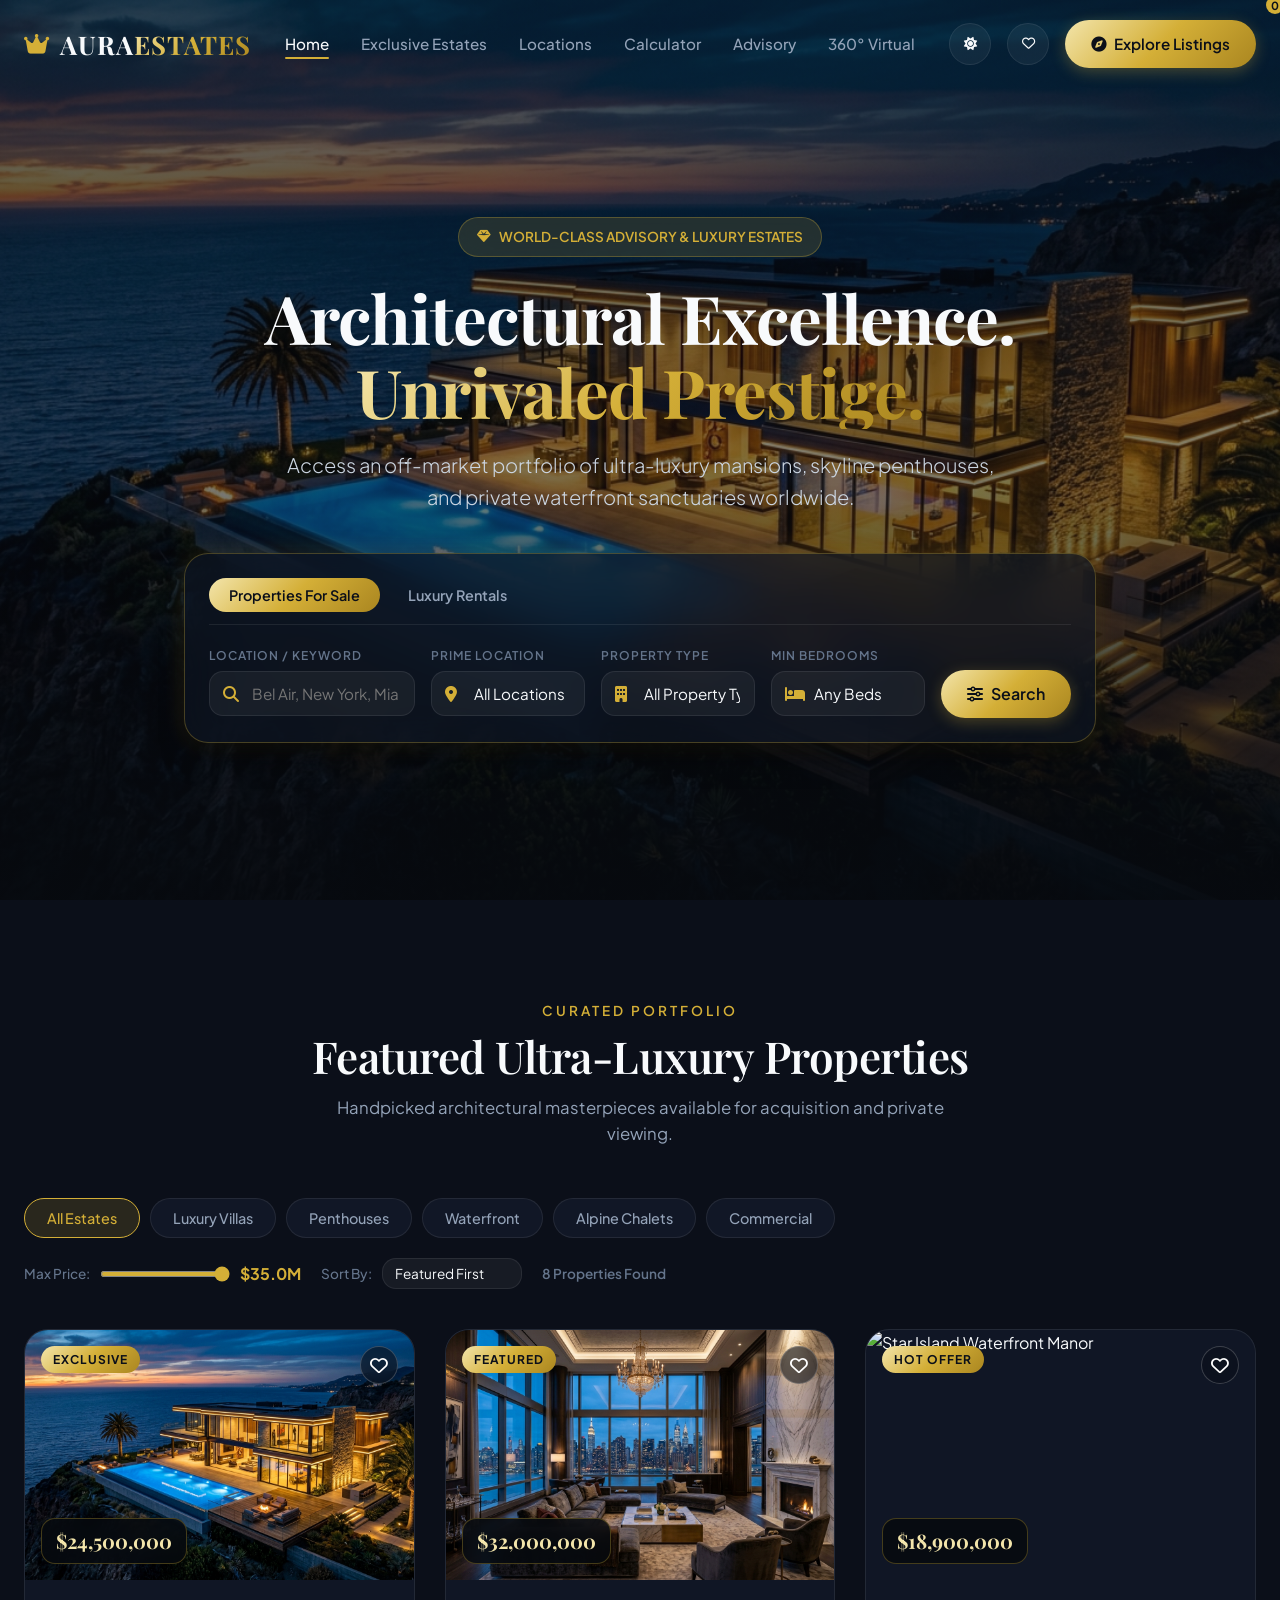
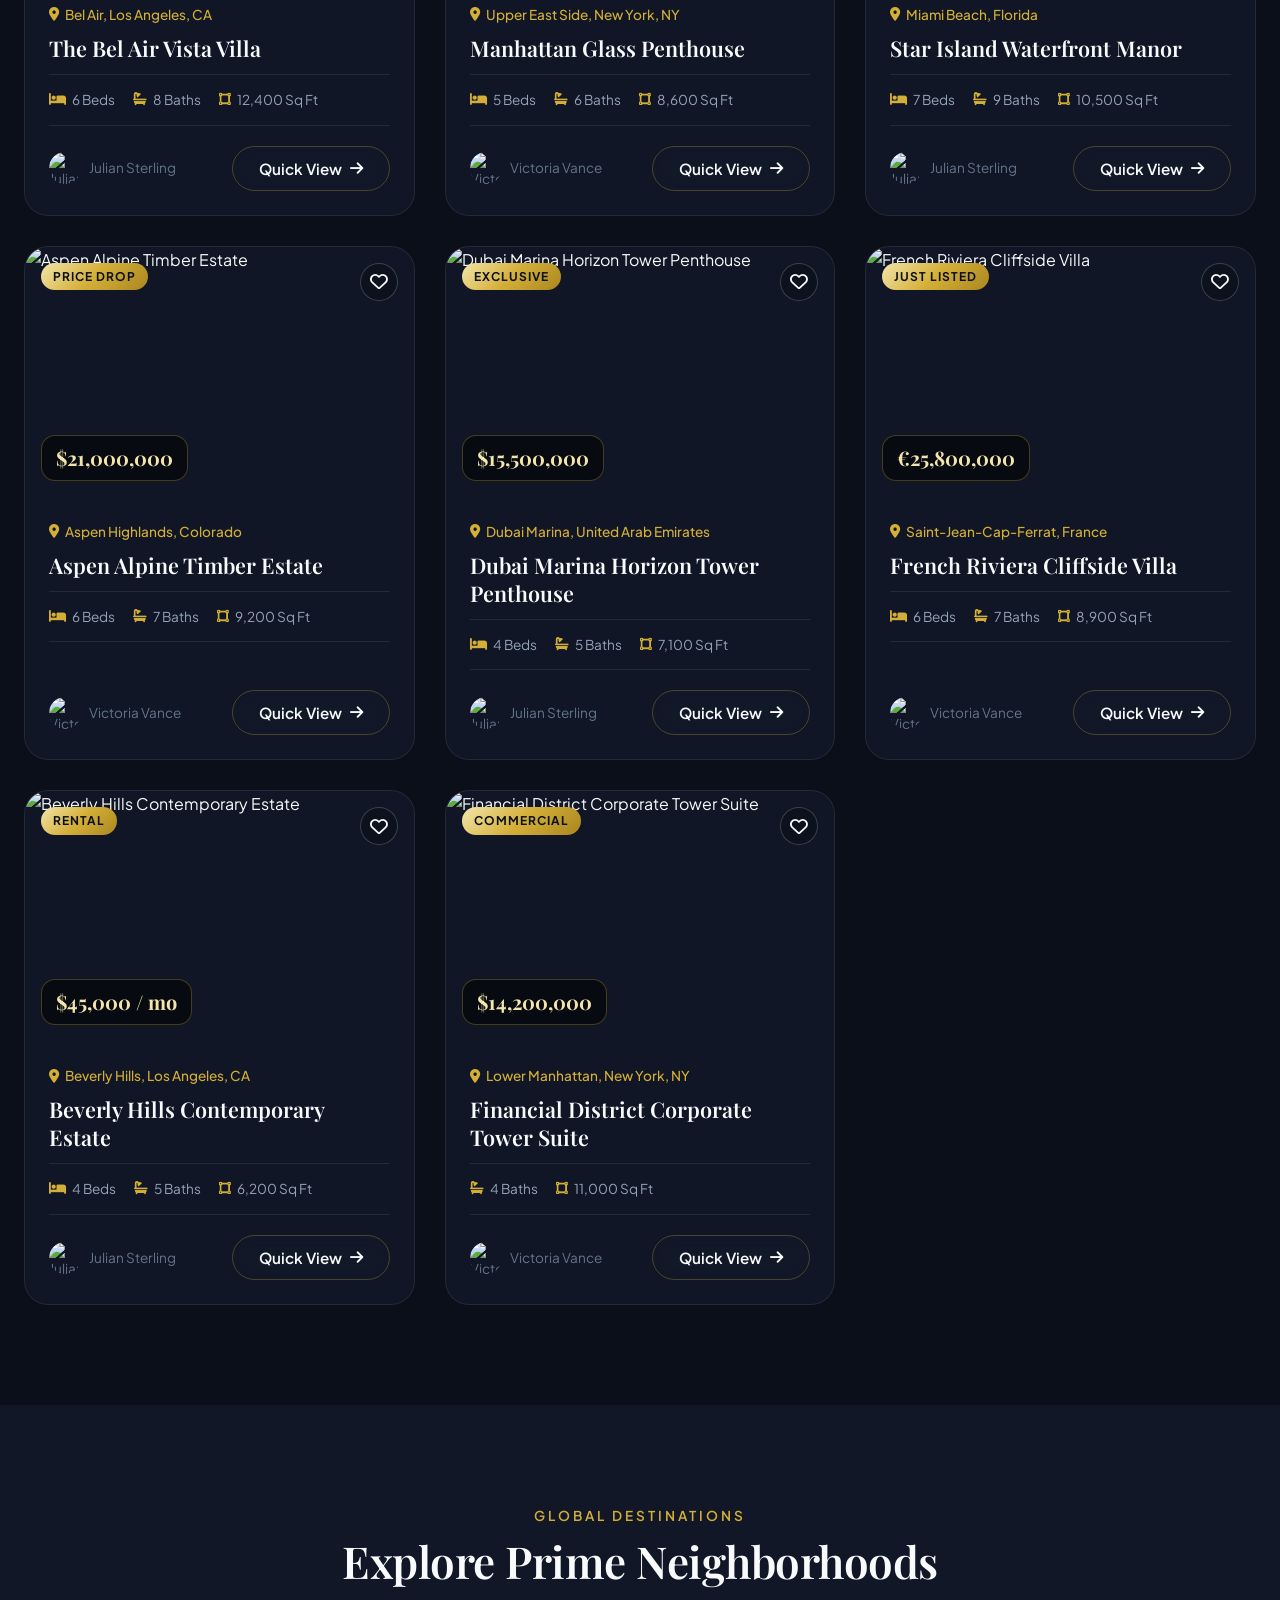
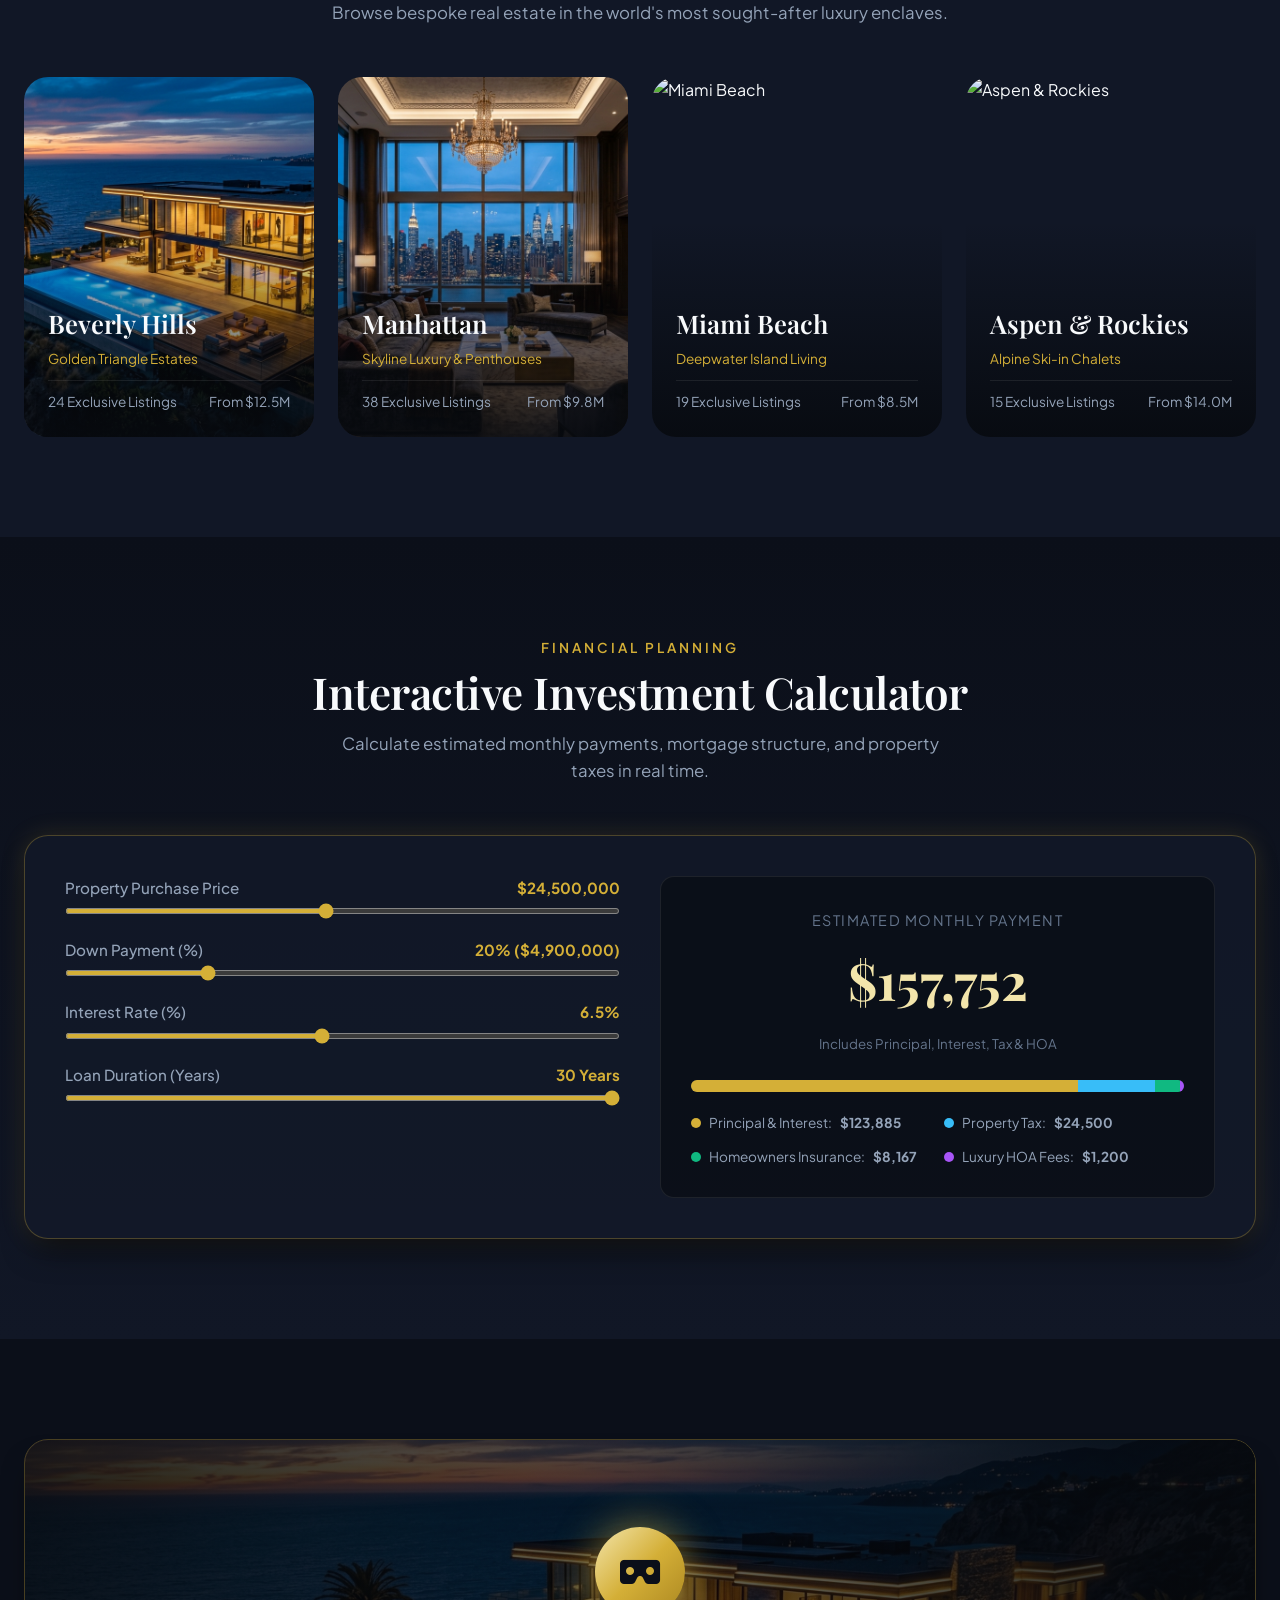
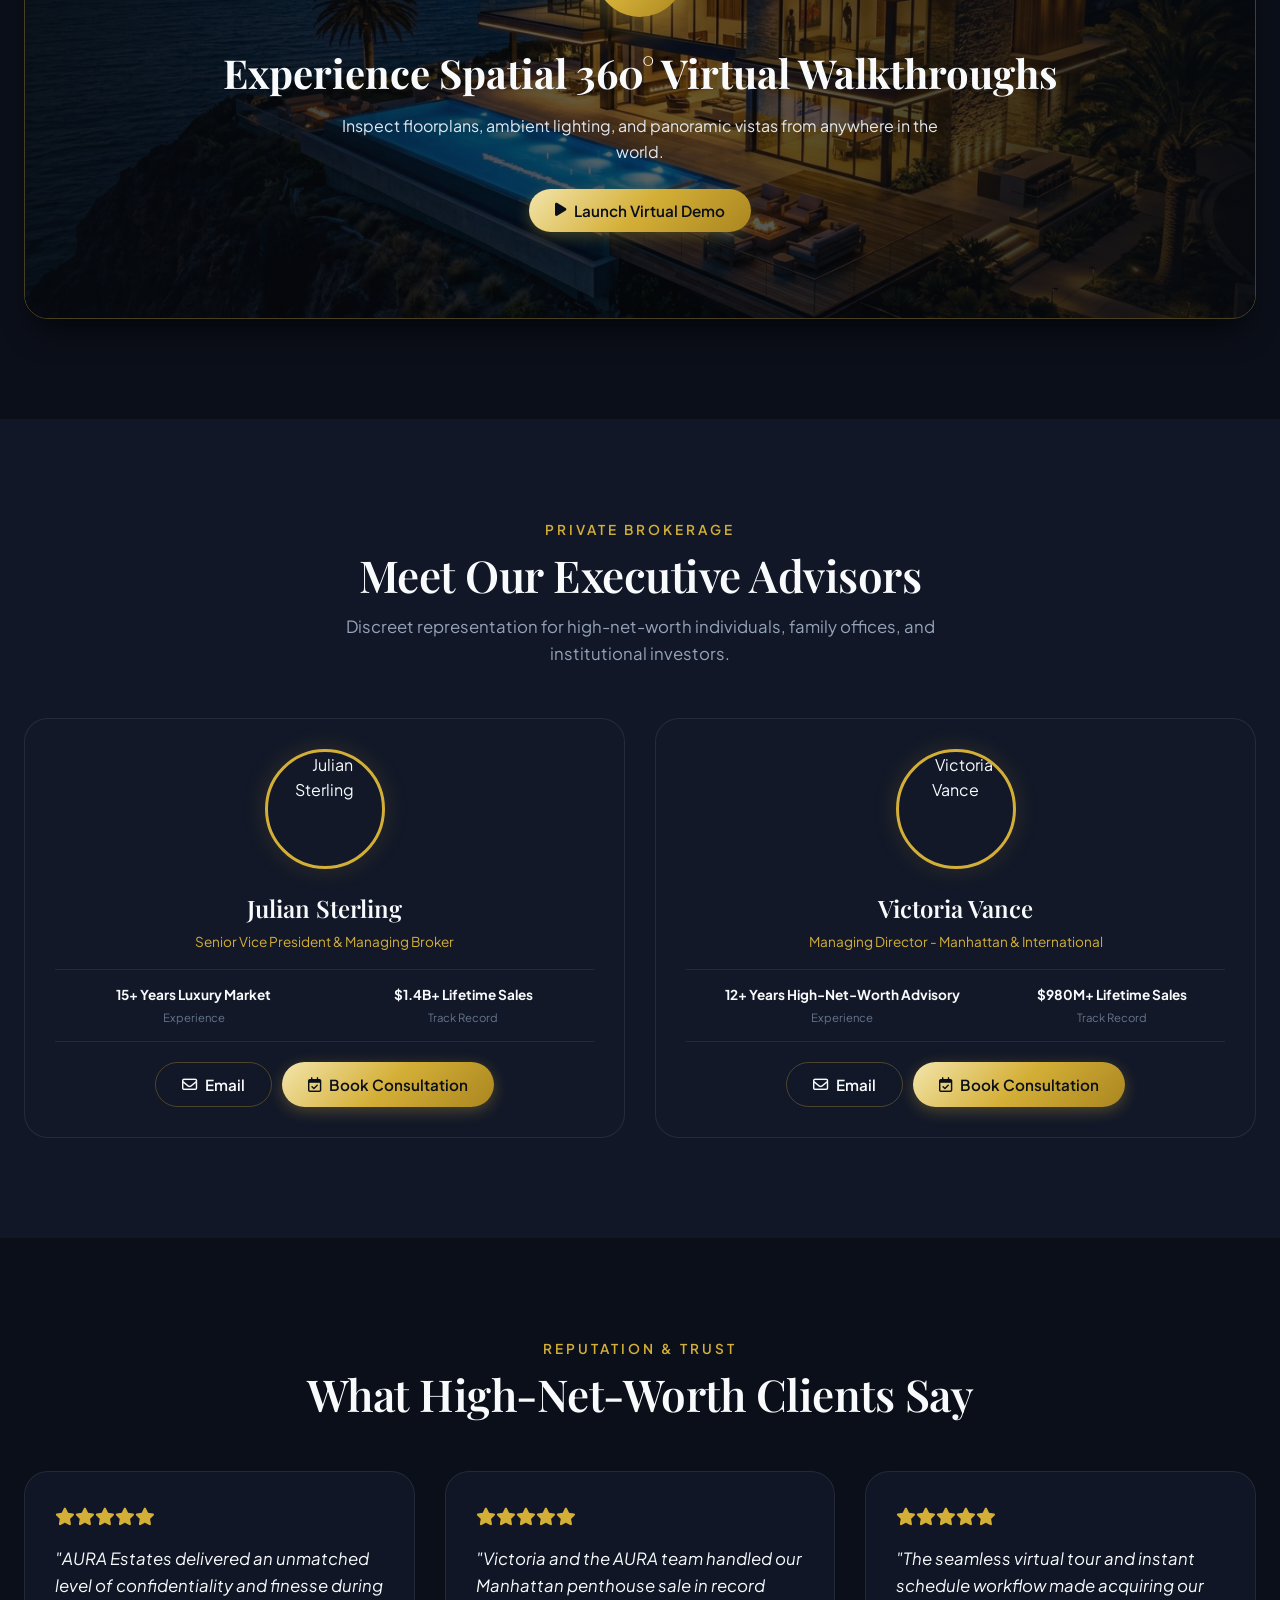
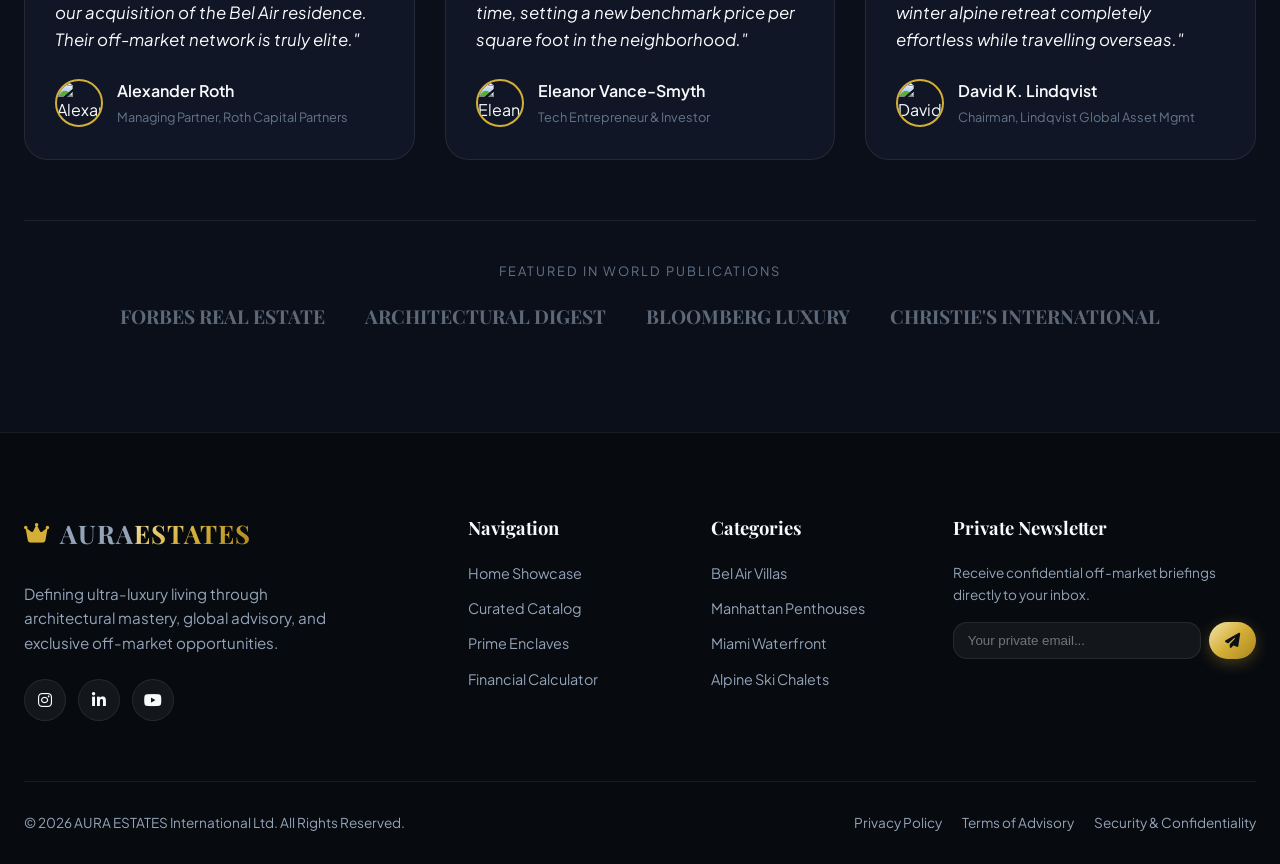
==== index.html @ a9552979 "Initial commit: AURA Estates ultra-luxury real estate website" ====
<!DOCTYPE html>
<html lang="en" data-theme="dark">
<head>
  <meta charset="UTF-8">
  <meta name="viewport" content="width=device-width, initial-scale=1.0">
  <title>AURA ESTATES | Ultra-Luxury Real Estate & Residences</title>
  <meta name="description" content="Discover world-class luxury villas, Manhattan penthouses, and private oceanfront estates with AURA Estates. Premium architectural excellence and advisory.">
  
  <!-- FontAwesome Icons -->
  <link rel="stylesheet" href="https://cdnjs.cloudflare.com/ajax/libs/font-awesome/6.5.1/css/all.min.css">
  
  <!-- Main Stylesheet -->
  <link rel="stylesheet" href="styles.css">
</head>
<body>

  <!-- Header Navigation -->
  <header class="header" id="mainHeader">
    <div class="container header-container">
      <a href="#" class="brand-logo">
        <i class="fa-solid fa-crown"></i>
        <span>AURA<span class="gold-text">ESTATES</span></span>
      </a>

      <ul class="nav-menu">
        <li><a href="#hero" class="nav-link active">Home</a></li>
        <li><a href="#propertiesSection" class="nav-link">Exclusive Estates</a></li>
        <li><a href="#locationsSection" class="nav-link">Locations</a></li>
        <li><a href="#calculatorSection" class="nav-link">Calculator</a></li>
        <li><a href="#advisorySection" class="nav-link">Advisory</a></li>
        <li><a href="#tour360Section" class="nav-link">360° Virtual</a></li>
      </ul>

      <div class="header-actions">
        <button class="btn-icon theme-toggle-btn" id="themeToggleBtn" title="Toggle Light/Dark Theme">
          <i class="fa-solid fa-sun"></i>
        </button>

        <button class="btn-icon" id="wishlistDrawerBtn" title="Saved Wishlist">
          <i class="fa-regular fa-heart"></i>
          <span class="badge-count" id="wishlistCountBadge">0</span>
        </button>

        <a href="#propertiesSection" class="btn btn-gold">
          <i class="fa-solid fa-compass"></i> Explore Listings
        </a>
      </div>
    </div>
  </header>

  <!-- Hero Section -->
  <section class="hero" id="hero">
    <div class="hero-bg-slider">
      <div class="hero-slide active" style="background-image: url('./assets/images/hero_villa.jpg');"></div>
      <div class="hero-slide" style="background-image: url('./assets/images/property_penthouse.jpg');"></div>
      <div class="hero-slide" style="background-image: url('https://images.unsplash.com/photo-1613977257363-707ba9348227?auto=format&fit=crop&w=1800&q=80');"></div>
    </div>
    <div class="hero-overlay"></div>

    <div class="container hero-content">
      <div class="hero-badge">
        <i class="fa-solid fa-gem"></i> WORLD-CLASS ADVISORY & LUXURY ESTATES
      </div>
      <h1 class="hero-title">Architectural Excellence.<br><span class="gold-text">Unrivaled Prestige.</span></h1>
      <p class="hero-subtitle">
        Access an off-market portfolio of ultra-luxury mansions, skyline penthouses, and private waterfront sanctuaries worldwide.
      </p>

      <!-- Search Card -->
      <div class="search-card">
        <div class="search-tabs">
          <button class="tab-btn active" data-tab="Buy">Properties For Sale</button>
          <button class="tab-btn" data-tab="Rent">Luxury Rentals</button>
        </div>

        <div class="search-grid">
          <div class="search-group">
            <span class="search-label">Location / Keyword</span>
            <div class="search-input-wrap">
              <i class="fa-solid fa-magnifying-glass"></i>
              <input type="text" class="search-input" id="heroSearchInput" placeholder="Bel Air, New York, Miami...">
            </div>
          </div>

          <div class="search-group">
            <span class="search-label">Prime Location</span>
            <div class="search-input-wrap">
              <i class="fa-solid fa-location-dot"></i>
              <select class="search-select" id="heroLocSelect">
                <option value="all">All Locations</option>
                <option value="Los Angeles">Los Angeles / Bel Air</option>
                <option value="New York">New York City</option>
                <option value="Miami">Miami Beach</option>
                <option value="Aspen">Aspen</option>
                <option value="Dubai">Dubai</option>
                <option value="Cap-Ferrat">French Riviera</option>
              </select>
            </div>
          </div>

          <div class="search-group">
            <span class="search-label">Property Type</span>
            <div class="search-input-wrap">
              <i class="fa-solid fa-building"></i>
              <select class="search-select" id="heroTypeSelect">
                <option value="all">All Property Types</option>
                <option value="villas">Luxury Villas</option>
                <option value="penthouse">Skyline Penthouses</option>
                <option value="oceanfront">Waterfront Estates</option>
                <option value="chalet">Alpine Chalets</option>
                <option value="commercial">Commercial Flagship</option>
              </select>
            </div>
          </div>

          <div class="search-group">
            <span class="search-label">Min Bedrooms</span>
            <div class="search-input-wrap">
              <i class="fa-solid fa-bed"></i>
              <select class="search-select" id="heroBedSelect">
                <option value="all">Any Beds</option>
                <option value="4">4+ Bedrooms</option>
                <option value="5">5+ Bedrooms</option>
                <option value="6">6+ Bedrooms</option>
              </select>
            </div>
          </div>

          <div class="search-group">
            <span class="search-label">&nbsp;</span>
            <button class="btn btn-gold search-btn" id="heroSearchBtn">
              <i class="fa-solid fa-sliders"></i> Search
            </button>
          </div>
        </div>
      </div>
    </div>
  </section>

  <!-- Property Catalog Section -->
  <section class="section-padding" id="propertiesSection">
    <div class="container">
      <div class="section-title-wrap">
        <span class="section-subtitle">Curated Portfolio</span>
        <h2 class="section-title">Featured Ultra-Luxury Properties</h2>
        <p class="section-desc">Handpicked architectural masterpieces available for acquisition and private viewing.</p>
      </div>

      <!-- Filter Controls Bar -->
      <div class="filter-bar">
        <div class="category-pills" id="categoryPills">
          <!-- Rendered via JS -->
        </div>

        <div style="display: flex; align-items: center; gap: 20px; flex-wrap: wrap;">
          <div class="sort-wrap">
            <span class="sort-label">Max Price:</span>
            <input type="range" id="priceRangeSlider" min="5000000" max="35000000" step="1000000" value="35000000" class="custom-range" style="width: 130px;">
            <span class="calc-val" id="priceSliderVal">$35.0M</span>
          </div>

          <div class="sort-wrap">
            <span class="sort-label">Sort By:</span>
            <select class="search-select" id="sortSelect" style="padding: 6px 12px 6px 12px; font-size: 0.85rem; width: 140px;">
              <option value="featured">Featured First</option>
              <option value="price-high">Price: High to Low</option>
              <option value="price-low">Price: Low to High</option>
              <option value="newest">Newest Architecture</option>
            </select>
          </div>

          <span id="propertyResultCount" style="font-size: 0.85rem; color: var(--text-muted); font-weight: 600;">8 Properties Found</span>
        </div>
      </div>

      <!-- Property Grid -->
      <div class="property-grid" id="propertyGrid">
        <!-- Rendered via JS -->
      </div>
    </div>
  </section>

  <!-- Prime Locations Explorer -->
  <section class="section-padding" id="locationsSection" style="background: var(--bg-surface);">
    <div class="container">
      <div class="section-title-wrap">
        <span class="section-subtitle">Global Destinations</span>
        <h2 class="section-title">Explore Prime Neighborhoods</h2>
        <p class="section-desc">Browse bespoke real estate in the world's most sought-after luxury enclaves.</p>
      </div>

      <div class="location-grid" id="locationsGrid">
        <!-- Rendered via JS -->
      </div>
    </div>
  </section>

  <!-- Financial & Mortgage Calculator Section -->
  <section class="section-padding calculator-section" id="calculatorSection">
    <div class="container">
      <div class="section-title-wrap">
        <span class="section-subtitle">Financial Planning</span>
        <h2 class="section-title">Interactive Investment Calculator</h2>
        <p class="section-desc">Calculate estimated monthly payments, mortgage structure, and property taxes in real time.</p>
      </div>

      <div class="calc-card">
        <!-- Calculator Inputs -->
        <div class="calc-inputs">
          <div class="calc-range-group">
            <div class="calc-range-header">
              <label>Property Purchase Price</label>
              <span class="calc-val" id="valHomePrice">$24,500,000</span>
            </div>
            <input type="range" id="calcHomePrice" min="2000000" max="50000000" step="500000" value="24500000" class="custom-range">
          </div>

          <div class="calc-range-group">
            <div class="calc-range-header">
              <label>Down Payment (%)</label>
              <span class="calc-val" id="valDownPayment">20% ($4,900,000)</span>
            </div>
            <input type="range" id="calcDownPayment" min="10" max="50" step="5" value="20" class="custom-range">
          </div>

          <div class="calc-range-group">
            <div class="calc-range-header">
              <label>Interest Rate (%)</label>
              <span class="calc-val" id="valInterestRate">6.5%</span>
            </div>
            <input type="range" id="calcInterestRate" min="3.5" max="10.0" step="0.25" value="6.5" class="custom-range">
          </div>

          <div class="calc-range-group">
            <div class="calc-range-header">
              <label>Loan Duration (Years)</label>
              <span class="calc-val" id="valLoanTerm">30 Years</span>
            </div>
            <input type="range" id="calcLoanTerm" min="15" max="30" step="5" value="30" class="custom-range">
          </div>
        </div>

        <!-- Calculator Results -->
        <div class="calc-results">
          <div class="monthly-payment-box">
            <span class="monthly-label">Estimated Monthly Payment</span>
            <div class="monthly-amount" id="calcMonthlyTotal">$148,220</div>
            <small style="color: var(--text-muted);">Includes Principal, Interest, Tax & HOA</small>
          </div>

          <div class="breakdown-bar">
            <div class="bar-segment bar-principal" id="barPrincipal" style="width: 75%;"></div>
            <div class="bar-segment bar-tax" id="barTax" style="width: 15%;"></div>
            <div class="bar-segment bar-insurance" id="barInsurance" style="width: 6%;"></div>
            <div class="bar-segment bar-hoa" id="barHOA" style="width: 4%;"></div>
          </div>

          <div class="breakdown-legend">
            <div class="legend-item"><span class="dot" style="background: var(--accent-gold);"></span> Principal & Interest: <strong id="legPrincipal">$123,800</strong></div>
            <div class="legend-item"><span class="dot" style="background: #38bdf8;"></span> Property Tax: <strong id="legTax">$24,500</strong></div>
            <div class="legend-item"><span class="dot" style="background: #10b981;"></span> Homeowners Insurance: <strong id="legInsurance">$8,166</strong></div>
            <div class="legend-item"><span class="dot" style="background: #a855f7;"></span> Luxury HOA Fees: <strong id="legHOA">$1,200</strong></div>
          </div>
        </div>
      </div>
    </div>
  </section>

  <!-- 360 Virtual Spatial Tour Banner Section -->
  <section class="section-padding" id="tour360Section">
    <div class="container">
      <div class="virtual-tour-box">
        <img class="tour-bg" src="./assets/images/hero_villa.jpg" alt="Virtual 360 Tour">
        <div class="tour-overlay-content">
          <button class="play-360-btn" id="play360Btn" title="Launch 360° Virtual Tour">
            <i class="fa-solid fa-vr-cardboard"></i>
          </button>
          <h2 style="font-family: var(--font-heading); font-size: 2.5rem; margin-bottom: 8px;">Experience Spatial 360° Virtual Walkthroughs</h2>
          <p style="max-width: 600px; color: #e2e8f0; margin-bottom: 24px;">Inspect floorplans, ambient lighting, and panoramic vistas from anywhere in the world.</p>
          <button class="btn btn-gold" onclick="document.getElementById('play360Btn').click()">
            <i class="fa-solid fa-play"></i> Launch Virtual Demo
          </button>
        </div>
      </div>
    </div>
  </section>

  <!-- Advisory & Brokerage Team -->
  <section class="section-padding" id="advisorySection" style="background: var(--bg-surface);">
    <div class="container">
      <div class="section-title-wrap">
        <span class="section-subtitle">Private Brokerage</span>
        <h2 class="section-title">Meet Our Executive Advisors</h2>
        <p class="section-desc">Discreet representation for high-net-worth individuals, family offices, and institutional investors.</p>
      </div>

      <div class="agent-grid" id="agentsGrid">
        <!-- Rendered via JS -->
      </div>
    </div>
  </section>

  <!-- Client Reviews & Press Section -->
  <section class="section-padding">
    <div class="container">
      <div class="section-title-wrap">
        <span class="section-subtitle">Reputation & Trust</span>
        <h2 class="section-title">What High-Net-Worth Clients Say</h2>
      </div>

      <div style="display: grid; grid-template-columns: repeat(auto-fit, minmax(320px, 1fr)); gap: 30px;" id="testimonialsGrid">
        <!-- Rendered via JS -->
      </div>

      <!-- Press Badges -->
      <div style="margin-top: 60px; text-align: center; border-top: 1px solid var(--border-light); padding-top: 40px;">
        <span style="font-size: 0.8rem; text-transform: uppercase; letter-spacing: 2px; color: var(--text-muted); display: block; margin-bottom: 20px;">Featured In World Publications</span>
        <div style="display: flex; justify-content: center; gap: 40px; flex-wrap: wrap; opacity: 0.6; font-family: var(--font-heading); font-size: 1.2rem; font-weight: 700; color: var(--text-secondary);">
          <span>FORBES REAL ESTATE</span>
          <span>ARCHITECTURAL DIGEST</span>
          <span>BLOOMBERG LUXURY</span>
          <span>CHRISTIE'S INTERNATIONAL</span>
        </div>
      </div>
    </div>
  </section>

  <!-- Footer -->
  <footer class="footer">
    <div class="container">
      <div class="footer-grid">
        <div class="footer-brand">
          <a href="#" class="brand-logo" style="margin-bottom: 12px; display: inline-flex;">
            <i class="fa-solid fa-crown"></i>
            <span>AURA<span class="gold-text">ESTATES</span></span>
          </a>
          <p>Defining ultra-luxury living through architectural mastery, global advisory, and exclusive off-market opportunities.</p>
          <div style="display: flex; gap: 12px;">
            <a href="#" class="btn-icon"><i class="fa-brands fa-instagram"></i></a>
            <a href="#" class="btn-icon"><i class="fa-brands fa-linkedin-in"></i></a>
            <a href="#" class="btn-icon"><i class="fa-brands fa-youtube"></i></a>
          </div>
        </div>

        <div>
          <h4 class="footer-title">Navigation</h4>
          <ul class="footer-links">
            <li><a href="#hero">Home Showcase</a></li>
            <li><a href="#propertiesSection">Curated Catalog</a></li>
            <li><a href="#locationsSection">Prime Enclaves</a></li>
            <li><a href="#calculatorSection">Financial Calculator</a></li>
          </ul>
        </div>

        <div>
          <h4 class="footer-title">Categories</h4>
          <ul class="footer-links">
            <li><a href="#propertiesSection">Bel Air Villas</a></li>
            <li><a href="#propertiesSection">Manhattan Penthouses</a></li>
            <li><a href="#propertiesSection">Miami Waterfront</a></li>
            <li><a href="#propertiesSection">Alpine Ski Chalets</a></li>
          </ul>
        </div>

        <div>
          <h4 class="footer-title">Private Newsletter</h4>
          <p style="font-size: 0.85rem; margin-bottom: 16px;">Receive confidential off-market briefings directly to your inbox.</p>
          <form class="newsletter-form" onsubmit="event.preventDefault(); alert('Thank you for subscribing to AURA Estates Private Briefings.');">
            <input type="email" class="newsletter-input" placeholder="Your private email..." required>
            <button type="submit" class="btn btn-gold" style="padding: 10px 16px;"><i class="fa-solid fa-paper-plane"></i></button>
          </form>
        </div>
      </div>

      <div class="footer-bottom">
        <p>&copy; 2026 AURA ESTATES International Ltd. All Rights Reserved.</p>
        <div style="display: flex; gap: 20px;">
          <a href="#">Privacy Policy</a>
          <a href="#">Terms of Advisory</a>
          <a href="#">Security & Confidentiality</a>
        </div>
      </div>
    </div>
  </footer>

  <!-- Property Quick View Detail Modal -->
  <div class="modal-backdrop" id="propertyDetailModal">
    <div class="modal-box">
      <button class="modal-close-btn">&times;</button>
      <div id="propertyModalContent">
        <!-- Rendered via JS -->
      </div>
    </div>
  </div>

  <!-- Schedule Private Tour Modal -->
  <div class="modal-backdrop" id="scheduleTourModal">
    <div class="modal-box" style="max-width: 540px;">
      <button class="modal-close-btn">&times;</button>
      <div style="text-align: center; margin-bottom: 24px;">
        <i class="fa-solid fa-calendar-check" style="font-size: 2.5rem; color: var(--accent-gold); margin-bottom: 8px;"></i>
        <h2 style="font-family: var(--font-heading); font-size: 1.8rem;">Schedule Private Tour</h2>
        <p style="color: var(--text-secondary); font-size: 0.9rem;">Select your preferred viewing format & private advisor.</p>
      </div>

      <form id="scheduleTourForm" style="display: flex; flex-direction: column; gap: 16px;">
        <div class="search-group">
          <span class="search-label">Property Title</span>
          <input type="text" class="search-input" id="tourPropertyInput" readonly style="background: rgba(255,255,255,0.02);">
        </div>

        <div class="search-group">
          <span class="search-label">Assigned Advisor</span>
          <input type="text" class="search-input" id="tourAgentInput" readonly style="background: rgba(255,255,255,0.02);">
        </div>

        <div style="display: grid; grid-template-columns: 1fr 1fr; gap: 16px;">
          <div class="search-group">
            <span class="search-label">Your Full Name</span>
            <input type="text" class="search-input" placeholder="Lord / Lady / Mr / Ms..." required style="padding-left: 14px;">
          </div>
          <div class="search-group">
            <span class="search-label">Phone / WhatsApp</span>
            <input type="tel" class="search-input" placeholder="+1 (555) 000-0000" required style="padding-left: 14px;">
          </div>
        </div>

        <div class="search-group">
          <span class="search-label">Private Email</span>
          <input type="email" class="search-input" placeholder="client@domain.com" required style="padding-left: 14px;">
        </div>

        <div style="display: grid; grid-template-columns: 1fr 1fr; gap: 16px;">
          <div class="search-group">
            <span class="search-label">Preferred Date</span>
            <input type="date" class="search-input" required style="padding-left: 14px;">
          </div>
          <div class="search-group">
            <span class="search-label">Format</span>
            <select class="search-select" style="padding-left: 14px;">
              <option value="in-person">In-Person Private Tour</option>
              <option value="virtual-360">Virtual 360 Spatial Tour</option>
            </select>
          </div>
        </div>

        <button type="submit" class="btn btn-gold" style="width: 100%; margin-top: 10px; padding: 14px;">
          <i class="fa-solid fa-lock"></i> Request Confidential Booking
        </button>
      </form>
    </div>
  </div>

  <!-- Wishlist Slide-out Drawer -->
  <div class="drawer-backdrop" id="wishlistDrawerBackdrop">
    <div class="drawer">
      <div class="drawer-header">
        <h3 style="font-family: var(--font-heading); font-size: 1.4rem;">Saved Wishlist</h3>
        <button class="modal-close-btn" id="closeDrawerBtn">&times;</button>
      </div>
      <div class="drawer-body" id="wishlistItemsContainer">
        <!-- Rendered via JS -->
      </div>
      <div style="padding-top: 20px; border-top: 1px solid var(--border-light); margin-top: 10px;">
        <button class="btn btn-gold" style="width: 100%;" onclick="alert('Sending bulk inquiry to senior broker...')">
          <i class="fa-solid fa-paper-plane"></i> Inquire On Saved Estates
        </button>
      </div>
    </div>
  </div>

  <!-- Toast Notification Container -->
  <div class="toast-container" id="toastContainer"></div>

  <!-- Scripts -->
  <script src="data.js"></script>
  <script src="app.js"></script>
</body>
</html>
---- styles.css ----
/* ==========================================================================
   AURA ESTATES - LUXURY REAL ESTATE STYLESHEET
   Design System: Obsidian & Champagne Gold Luxury Glassmorphism
   ========================================================================== */

@import url('https://fonts.googleapis.com/css2?family=Playfair+Display:ital,wght@0,400;0,500;0,600;0,700;1,400&family=Plus+Jakarta+Sans:wght@300;400;500;600;700&display=swap');

/* --- CSS Variables & Theme System --- */
:root {
  --bg-dark: #070a0f;
  --bg-primary: #0b0f19;
  --bg-surface: #111726;
  --bg-card: rgba(19, 26, 42, 0.75);
  --bg-card-hover: rgba(26, 36, 58, 0.9);
  --bg-glass: rgba(15, 22, 36, 0.65);
  
  --accent-gold: #d4af37;
  --accent-gold-light: #f3e5ab;
  --accent-gold-dark: #aa8620;
  --accent-gold-gradient: linear-gradient(135deg, #f3e5ab 0%, #d4af37 50%, #aa8620 100%);
  --accent-emerald: #10b981;
  --accent-blue: #38bdf8;
  
  --text-primary: #f8fafc;
  --text-secondary: #94a3b8;
  --text-muted: #64748b;
  
  --border-light: rgba(255, 255, 255, 0.08);
  --border-gold: rgba(212, 175, 55, 0.3);
  --border-gold-glow: rgba(212, 175, 55, 0.6);
  
  --shadow-sm: 0 4px 6px -1px rgba(0, 0, 0, 0.2);
  --shadow-md: 0 10px 15px -3px rgba(0, 0, 0, 0.4);
  --shadow-lg: 0 20px 30px -10px rgba(0, 0, 0, 0.6);
  --shadow-gold: 0 0 25px rgba(212, 175, 55, 0.15);
  
  --font-heading: 'Playfair Display', Georgia, serif;
  --font-body: 'Plus Jakarta Sans', -apple-system, BlinkMacSystemFont, sans-serif;

  --transition-fast: 0.2s cubic-bezier(0.4, 0, 0.2, 1);
  --transition-normal: 0.35s cubic-bezier(0.4, 0, 0.2, 1);
  --radius-sm: 8px;
  --radius-md: 14px;
  --radius-lg: 24px;
  --radius-full: 9999px;
}

[data-theme="light"] {
  --bg-dark: #f1f5f9;
  --bg-primary: #f8fafc;
  --bg-surface: #ffffff;
  --bg-card: rgba(255, 255, 255, 0.85);
  --bg-card-hover: rgba(255, 255, 255, 0.98);
  --bg-glass: rgba(255, 255, 255, 0.8);
  
  --accent-gold: #b8860b;
  --accent-gold-light: #d4af37;
  --accent-gold-dark: #8b6508;
  --accent-gold-gradient: linear-gradient(135deg, #d4af37 0%, #b8860b 100%);
  
  --text-primary: #0f172a;
  --text-secondary: #475569;
  --text-muted: #64748b;
  
  --border-light: rgba(15, 23, 42, 0.08);
  --border-gold: rgba(184, 134, 11, 0.3);
  --border-gold-glow: rgba(184, 134, 11, 0.5);
  
  --shadow-sm: 0 2px 4px rgba(0,0,0,0.05);
  --shadow-md: 0 8px 16px rgba(0,0,0,0.08);
  --shadow-lg: 0 16px 32px rgba(0,0,0,0.12);
  --shadow-gold: 0 0 20px rgba(184, 134, 11, 0.12);
}

/* --- Base & Reset --- */
*, *::before, *::after {
  box-sizing: border-box;
  margin: 0;
  padding: 0;
}

html {
  scroll-behavior: smooth;
  font-size: 16px;
}

body {
  font-family: var(--font-body);
  background-color: var(--bg-primary);
  color: var(--text-primary);
  line-height: 1.6;
  overflow-x: hidden;
  transition: background-color var(--transition-normal), color var(--transition-normal);
}

a {
  color: inherit;
  text-decoration: none;
}

button {
  cursor: pointer;
  border: none;
  background: none;
  font-family: inherit;
}

img {
  max-width: 100%;
  height: auto;
  display: block;
}

/* --- Utilities & Typography --- */
.container {
  width: 100%;
  max-width: 1280px;
  margin: 0 auto;
  padding: 0 24px;
}

.gold-text {
  background: var(--accent-gold-gradient);
  -webkit-background-clip: text;
  -webkit-text-fill-color: transparent;
  display: inline-block;
}

.section-title-wrap {
  text-align: center;
  margin-bottom: 50px;
}

.section-subtitle {
  text-transform: uppercase;
  letter-spacing: 3px;
  font-size: 0.85rem;
  font-weight: 600;
  color: var(--accent-gold);
  margin-bottom: 8px;
  display: block;
}

.section-title {
  font-family: var(--font-heading);
  font-size: 2.75rem;
  font-weight: 600;
  letter-spacing: -0.5px;
  color: var(--text-primary);
  line-height: 1.2;
}

.section-desc {
  max-width: 640px;
  margin: 12px auto 0;
  color: var(--text-secondary);
  font-size: 1.05rem;
}

.btn {
  display: inline-flex;
  align-items: center;
  justify-content: center;
  gap: 8px;
  padding: 12px 26px;
  border-radius: var(--radius-full);
  font-size: 0.95rem;
  font-weight: 600;
  transition: all var(--transition-fast);
}

.btn-gold {
  background: var(--accent-gold-gradient);
  color: #0b0f19;
  box-shadow: 0 4px 15px rgba(212, 175, 55, 0.3);
}

.btn-gold:hover {
  transform: translateY(-2px);
  box-shadow: 0 8px 25px rgba(212, 175, 55, 0.45);
}

.btn-outline {
  border: 1px solid var(--border-gold);
  color: var(--text-primary);
  backdrop-filter: blur(10px);
}

.btn-outline:hover {
  border-color: var(--accent-gold);
  background: rgba(212, 175, 55, 0.1);
  color: var(--accent-gold);
}

.btn-icon {
  width: 42px;
  height: 42px;
  border-radius: var(--radius-full);
  display: flex;
  align-items: center;
  justify-content: center;
  background: rgba(255, 255, 255, 0.05);
  border: 1px solid var(--border-light);
  color: var(--text-primary);
  transition: all var(--transition-fast);
}

.btn-icon:hover {
  background: var(--accent-gold);
  color: #0b0f19;
  border-color: var(--accent-gold);
}

/* --- Header / Navigation --- */
.header {
  position: fixed;
  top: 0;
  left: 0;
  width: 100%;
  z-index: 1000;
  transition: all var(--transition-normal);
  padding: 20px 0;
}

.header.scrolled {
  background: var(--bg-glass);
  backdrop-filter: blur(18px);
  padding: 14px 0;
  border-bottom: 1px solid var(--border-light);
  box-shadow: var(--shadow-md);
}

.header-container {
  display: flex;
  align-items: center;
  justify-content: space-between;
}

.brand-logo {
  display: flex;
  align-items: center;
  gap: 10px;
  font-family: var(--font-heading);
  font-size: 1.6rem;
  font-weight: 700;
  letter-spacing: 1px;
}

.brand-logo i {
  color: var(--accent-gold);
  font-size: 1.4rem;
}

.nav-menu {
  display: flex;
  align-items: center;
  gap: 32px;
  list-style: none;
}

.nav-link {
  font-size: 0.95rem;
  font-weight: 500;
  color: var(--text-secondary);
  transition: color var(--transition-fast);
  position: relative;
}

.nav-link:hover, .nav-link.active {
  color: var(--text-primary);
}

.nav-link.active::after {
  content: '';
  position: absolute;
  bottom: -6px;
  left: 0;
  width: 100%;
  height: 2px;
  background: var(--accent-gold);
  border-radius: 2px;
}

.header-actions {
  display: flex;
  align-items: center;
  gap: 16px;
}

.badge-count {
  position: absolute;
  top: -4px;
  right: -4px;
  background: var(--accent-gold);
  color: #0b0f19;
  font-size: 0.7rem;
  font-weight: 700;
  width: 18px;
  height: 18px;
  border-radius: 50%;
  display: flex;
  align-items: center;
  justify-content: center;
}

.theme-toggle-btn {
  position: relative;
}

/* --- Hero Section --- */
.hero {
  position: relative;
  min-height: 100vh;
  display: flex;
  align-items: center;
  padding: 140px 0 80px;
  overflow: hidden;
}

.hero-bg-slider {
  position: absolute;
  top: 0;
  left: 0;
  width: 100%;
  height: 100%;
  z-index: 1;
}

.hero-slide {
  position: absolute;
  top: 0;
  left: 0;
  width: 100%;
  height: 100%;
  background-size: cover;
  background-position: center;
  opacity: 0;
  transition: opacity 1.2s ease-in-out;
  transform: scale(1.05);
}

.hero-slide.active {
  opacity: 1;
  transform: scale(1);
}

.hero-overlay {
  position: absolute;
  top: 0;
  left: 0;
  width: 100%;
  height: 100%;
  z-index: 2;
  background: linear-gradient(
    180deg,
    rgba(7, 10, 15, 0.7) 0%,
    rgba(7, 10, 15, 0.5) 50%,
    rgba(7, 10, 15, 0.95) 100%
  );
}

.hero-content {
  position: relative;
  z-index: 3;
  width: 100%;
  max-width: 960px;
  margin: 0 auto;
  text-align: center;
}

.hero-badge {
  display: inline-flex;
  align-items: center;
  gap: 8px;
  padding: 8px 18px;
  background: rgba(212, 175, 55, 0.15);
  border: 1px solid var(--border-gold);
  border-radius: var(--radius-full);
  font-size: 0.85rem;
  font-weight: 600;
  color: var(--accent-gold);
  margin-bottom: 24px;
  backdrop-filter: blur(10px);
}

.hero-title {
  font-family: var(--font-heading);
  font-size: 4.2rem;
  font-weight: 700;
  line-height: 1.1;
  margin-bottom: 20px;
  letter-spacing: -1px;
}

.hero-subtitle {
  font-size: 1.25rem;
  color: #cbd5e1;
  max-width: 720px;
  margin: 0 auto 40px;
  font-weight: 300;
}

/* --- Hero Tabbed Search Bar --- */
.search-card {
  background: var(--bg-glass);
  backdrop-filter: blur(20px);
  border: 1px solid var(--border-gold);
  border-radius: var(--radius-lg);
  padding: 24px;
  box-shadow: var(--shadow-lg), var(--shadow-gold);
  text-align: left;
}

.search-tabs {
  display: flex;
  gap: 8px;
  margin-bottom: 20px;
  border-bottom: 1px solid var(--border-light);
  padding-bottom: 12px;
}

.tab-btn {
  padding: 8px 20px;
  border-radius: var(--radius-full);
  font-size: 0.9rem;
  font-weight: 600;
  color: var(--text-secondary);
  transition: all var(--transition-fast);
}

.tab-btn.active {
  background: var(--accent-gold-gradient);
  color: #0b0f19;
}

.search-grid {
  display: grid;
  grid-template-columns: 2fr 1.5fr 1.5fr 1.5fr 1.2fr;
  gap: 16px;
  align-items: center;
}

.search-group {
  display: flex;
  flex-direction: column;
  gap: 6px;
}

.search-label {
  font-size: 0.75rem;
  text-transform: uppercase;
  letter-spacing: 1px;
  font-weight: 600;
  color: var(--text-muted);
}

.search-input-wrap {
  position: relative;
  display: flex;
  align-items: center;
}

.search-input-wrap i {
  position: absolute;
  left: 14px;
  color: var(--accent-gold);
  font-size: 1rem;
}

.search-input, .search-select {
  width: 100%;
  padding: 12px 14px 12px 42px;
  background: rgba(255, 255, 255, 0.05);
  border: 1px solid var(--border-light);
  border-radius: var(--radius-md);
  color: var(--text-primary);
  font-size: 0.95rem;
  font-family: inherit;
  outline: none;
  transition: all var(--transition-fast);
}

.search-select {
  appearance: none;
  cursor: pointer;
}

.search-select option {
  background: var(--bg-surface);
  color: var(--text-primary);
}

.search-input:focus, .search-select:focus {
  border-color: var(--accent-gold);
  box-shadow: 0 0 10px rgba(212, 175, 55, 0.2);
}

.search-btn {
  height: 48px;
  width: 100%;
  font-size: 1rem;
}

/* --- Section Layouts --- */
.section-padding {
  padding: 100px 0;
}

/* --- Filter & Category Bar --- */
.filter-bar {
  display: flex;
  align-items: center;
  justify-content: space-between;
  margin-bottom: 40px;
  flex-wrap: wrap;
  gap: 20px;
}

.category-pills {
  display: flex;
  gap: 10px;
  flex-wrap: wrap;
}

.pill-btn {
  padding: 10px 22px;
  border-radius: var(--radius-full);
  background: var(--bg-surface);
  border: 1px solid var(--border-light);
  color: var(--text-secondary);
  font-size: 0.9rem;
  font-weight: 500;
  transition: all var(--transition-fast);
}

.pill-btn:hover, .pill-btn.active {
  background: rgba(212, 175, 55, 0.15);
  border-color: var(--accent-gold);
  color: var(--accent-gold);
}

.sort-wrap {
  display: flex;
  align-items: center;
  gap: 10px;
}

.sort-label {
  font-size: 0.85rem;
  color: var(--text-muted);
  font-weight: 500;
}

/* --- Property Card Grid --- */
.property-grid {
  display: grid;
  grid-template-columns: repeat(auto-fill, minmax(360px, 1fr));
  gap: 30px;
}

.property-card {
  background: var(--bg-card);
  border: 1px solid var(--border-light);
  border-radius: var(--radius-lg);
  overflow: hidden;
  transition: all var(--transition-normal);
  position: relative;
  backdrop-filter: blur(12px);
  display: flex;
  flex-direction: column;
}

.property-card:hover {
  transform: translateY(-8px);
  border-color: var(--border-gold);
  box-shadow: var(--shadow-lg), var(--shadow-gold);
  background: var(--bg-card-hover);
}

.card-img-wrap {
  position: relative;
  height: 250px;
  overflow: hidden;
}

.card-img {
  width: 100%;
  height: 100%;
  object-fit: cover;
  transition: transform 0.6s ease;
}

.property-card:hover .card-img {
  transform: scale(1.08);
}

.card-badge {
  position: absolute;
  top: 16px;
  left: 16px;
  background: var(--accent-gold-gradient);
  color: #0b0f19;
  font-size: 0.75rem;
  font-weight: 700;
  text-transform: uppercase;
  letter-spacing: 1px;
  padding: 4px 12px;
  border-radius: var(--radius-full);
}

.card-fav-btn {
  position: absolute;
  top: 16px;
  right: 16px;
  width: 38px;
  height: 38px;
  border-radius: 50%;
  background: rgba(11, 15, 25, 0.6);
  backdrop-filter: blur(8px);
  border: 1px solid rgba(255, 255, 255, 0.2);
  color: #fff;
  display: flex;
  align-items: center;
  justify-content: center;
  font-size: 1.1rem;
  transition: all var(--transition-fast);
}

.card-fav-btn:hover, .card-fav-btn.active {
  background: #ef4444;
  color: #fff;
  border-color: #ef4444;
}

.card-price-tag {
  position: absolute;
  bottom: 16px;
  left: 16px;
  background: rgba(7, 10, 15, 0.85);
  backdrop-filter: blur(10px);
  border: 1px solid var(--border-gold);
  padding: 6px 14px;
  border-radius: var(--radius-md);
  font-family: var(--font-heading);
  font-size: 1.25rem;
  font-weight: 700;
  color: var(--accent-gold-light);
}

.card-body {
  padding: 24px;
  display: flex;
  flex-direction: column;
  flex-grow: 1;
}

.card-location {
  font-size: 0.85rem;
  color: var(--accent-gold);
  display: flex;
  align-items: center;
  gap: 6px;
  margin-bottom: 8px;
  font-weight: 500;
}

.card-title {
  font-family: var(--font-heading);
  font-size: 1.35rem;
  font-weight: 600;
  margin-bottom: 12px;
  line-height: 1.3;
}

.card-specs {
  display: flex;
  align-items: center;
  gap: 18px;
  padding: 14px 0;
  border-top: 1px solid var(--border-light);
  border-bottom: 1px solid var(--border-light);
  margin-bottom: 20px;
}

.spec-item {
  display: flex;
  align-items: center;
  gap: 6px;
  font-size: 0.85rem;
  color: var(--text-secondary);
}

.spec-item i {
  color: var(--accent-gold);
}

.card-footer {
  display: flex;
  align-items: center;
  justify-content: space-between;
  margin-top: auto;
}

.card-agent-mini {
  display: flex;
  align-items: center;
  gap: 8px;
  font-size: 0.85rem;
  color: var(--text-muted);
}

.card-agent-mini img {
  width: 32px;
  height: 32px;
  border-radius: 50%;
  object-fit: cover;
}

/* --- Locations Explorer --- */
.location-grid {
  display: grid;
  grid-template-columns: repeat(auto-fit, minmax(280px, 1fr));
  gap: 24px;
}

.location-card {
  position: relative;
  height: 360px;
  border-radius: var(--radius-lg);
  overflow: hidden;
  cursor: pointer;
}

.location-img {
  width: 100%;
  height: 100%;
  object-fit: cover;
  transition: transform 0.6s ease;
}

.location-card:hover .location-img {
  transform: scale(1.1);
}

.location-overlay {
  position: absolute;
  inset: 0;
  background: linear-gradient(180deg, transparent 40%, rgba(7, 10, 15, 0.9) 100%);
  padding: 24px;
  display: flex;
  flex-direction: column;
  justify-content: flex-end;
}

.location-name {
  font-family: var(--font-heading);
  font-size: 1.6rem;
  font-weight: 600;
  margin-bottom: 4px;
}

.location-tagline {
  font-size: 0.85rem;
  color: var(--accent-gold);
  margin-bottom: 10px;
}

.location-meta {
  display: flex;
  justify-content: space-between;
  font-size: 0.85rem;
  color: var(--text-secondary);
  border-top: 1px solid var(--border-light);
  padding-top: 10px;
}

/* --- Interactive Mortgage Calculator --- */
.calculator-section {
  background: linear-gradient(180deg, var(--bg-primary) 0%, var(--bg-surface) 100%);
}

.calc-card {
  background: var(--bg-card);
  border: 1px solid var(--border-gold);
  border-radius: var(--radius-lg);
  padding: 40px;
  box-shadow: var(--shadow-lg), var(--shadow-gold);
  display: grid;
  grid-template-columns: 1fr 1fr;
  gap: 40px;
}

.calc-inputs {
  display: flex;
  flex-direction: column;
  gap: 24px;
}

.calc-range-group {
  display: flex;
  flex-direction: column;
  gap: 8px;
}

.calc-range-header {
  display: flex;
  justify-content: space-between;
  font-size: 0.95rem;
}

.calc-range-header label {
  color: var(--text-secondary);
  font-weight: 500;
}

.calc-val {
  font-weight: 700;
  color: var(--accent-gold);
}

.custom-range {
  width: 100%;
  accent-color: var(--accent-gold);
  cursor: pointer;
  height: 6px;
  border-radius: 3px;
  background: rgba(255, 255, 255, 0.1);
}

.calc-results {
  background: rgba(7, 10, 15, 0.6);
  border: 1px solid var(--border-light);
  border-radius: var(--radius-md);
  padding: 30px;
  display: flex;
  flex-direction: column;
  justify-content: space-between;
}

.monthly-payment-box {
  text-align: center;
  margin-bottom: 24px;
}

.monthly-label {
  font-size: 0.9rem;
  text-transform: uppercase;
  letter-spacing: 1.5px;
  color: var(--text-muted);
}

.monthly-amount {
  font-family: var(--font-heading);
  font-size: 3.2rem;
  font-weight: 700;
  color: var(--accent-gold-light);
  margin: 8px 0;
}

.breakdown-bar {
  height: 12px;
  border-radius: 6px;
  background: #1e293b;
  display: flex;
  overflow: hidden;
  margin-bottom: 20px;
}

.bar-segment {
  height: 100%;
  transition: width 0.4s ease;
}

.bar-principal { background: var(--accent-gold); }
.bar-tax { background: #38bdf8; }
.bar-insurance { background: #10b981; }
.bar-hoa { background: #a855f7; }

.breakdown-legend {
  display: grid;
  grid-template-columns: 1fr 1fr;
  gap: 12px;
}

.legend-item {
  display: flex;
  align-items: center;
  gap: 8px;
  font-size: 0.85rem;
  color: var(--text-secondary);
}

.dot {
  width: 10px;
  height: 10px;
  border-radius: 50%;
}

/* --- Virtual 360 Showcase Section --- */
.virtual-tour-box {
  position: relative;
  border-radius: var(--radius-lg);
  overflow: hidden;
  height: 480px;
  border: 1px solid var(--border-gold);
  box-shadow: var(--shadow-lg);
}

.tour-bg {
  width: 100%;
  height: 100%;
  object-fit: cover;
  filter: brightness(0.7);
}

.tour-overlay-content {
  position: absolute;
  inset: 0;
  display: flex;
  flex-direction: column;
  align-items: center;
  justify-content: center;
  text-align: center;
  padding: 40px;
  background: radial-gradient(circle, rgba(7,10,15,0.4) 0%, rgba(7,10,15,0.85) 100%);
}

.play-360-btn {
  width: 90px;
  height: 90px;
  border-radius: 50%;
  background: var(--accent-gold-gradient);
  color: #0b0f19;
  display: flex;
  align-items: center;
  justify-content: center;
  font-size: 2rem;
  margin-bottom: 24px;
  box-shadow: 0 0 40px rgba(212, 175, 55, 0.6);
  transition: transform 0.3s ease;
  animation: pulseGold 2s infinite;
}

@keyframes pulseGold {
  0% { transform: scale(1); box-shadow: 0 0 0 0 rgba(212, 175, 55, 0.6); }
  70% { transform: scale(1.06); box-shadow: 0 0 0 20px rgba(212, 175, 55, 0); }
  100% { transform: scale(1); box-shadow: 0 0 0 0 rgba(212, 175, 55, 0); }
}

/* --- Agent Cards --- */
.agent-grid {
  display: grid;
  grid-template-columns: repeat(auto-fit, minmax(340px, 1fr));
  gap: 30px;
}

.agent-card {
  background: var(--bg-card);
  border: 1px solid var(--border-light);
  border-radius: var(--radius-lg);
  padding: 30px;
  text-align: center;
  transition: all var(--transition-normal);
}

.agent-card:hover {
  border-color: var(--border-gold);
  transform: translateY(-6px);
}

.agent-avatar {
  width: 120px;
  height: 120px;
  border-radius: 50%;
  object-fit: cover;
  margin: 0 auto 20px;
  border: 3px solid var(--accent-gold);
  box-shadow: var(--shadow-gold);
}

.agent-name {
  font-family: var(--font-heading);
  font-size: 1.5rem;
  font-weight: 600;
  margin-bottom: 4px;
}

.agent-title {
  font-size: 0.85rem;
  color: var(--accent-gold);
  margin-bottom: 16px;
}

.agent-stats {
  display: flex;
  justify-content: space-around;
  padding: 14px 0;
  border-top: 1px solid var(--border-light);
  border-bottom: 1px solid var(--border-light);
  margin-bottom: 20px;
  font-size: 0.85rem;
}

.agent-actions {
  display: flex;
  gap: 10px;
  justify-content: center;
}

/* --- Modals & Drawers --- */
.modal-backdrop {
  position: fixed;
  inset: 0;
  background: rgba(7, 10, 15, 0.85);
  backdrop-filter: blur(12px);
  z-index: 2000;
  display: flex;
  align-items: center;
  justify-content: center;
  opacity: 0;
  visibility: hidden;
  transition: all var(--transition-normal);
  padding: 20px;
}

.modal-backdrop.active {
  opacity: 1;
  visibility: visible;
}

.modal-box {
  background: var(--bg-surface);
  border: 1px solid var(--border-gold);
  border-radius: var(--radius-lg);
  width: 100%;
  max-width: 900px;
  max-height: 90vh;
  overflow-y: auto;
  position: relative;
  padding: 36px;
  box-shadow: var(--shadow-lg), var(--shadow-gold);
  transform: scale(0.95);
  transition: transform var(--transition-normal);
}

.modal-backdrop.active .modal-box {
  transform: scale(1);
}

.modal-close-btn {
  position: absolute;
  top: 20px;
  right: 20px;
  width: 36px;
  height: 36px;
  border-radius: 50%;
  background: rgba(255, 255, 255, 0.05);
  border: 1px solid var(--border-light);
  color: var(--text-primary);
  display: flex;
  align-items: center;
  justify-content: center;
  font-size: 1.2rem;
}

.modal-close-btn:hover {
  background: var(--accent-gold);
  color: #0b0f19;
}

/* Modal Content Styling */
.modal-grid {
  display: grid;
  grid-template-columns: 1fr 1fr;
  gap: 30px;
}

.modal-gallery-main {
  width: 100%;
  height: 320px;
  object-fit: cover;
  border-radius: var(--radius-md);
  margin-bottom: 12px;
}

.modal-thumbs {
  display: flex;
  gap: 8px;
}

.modal-thumb {
  width: 60px;
  height: 60px;
  object-fit: cover;
  border-radius: var(--radius-sm);
  cursor: pointer;
  opacity: 0.6;
  transition: opacity 0.2s ease;
}

.modal-thumb.active {
  opacity: 1;
  border: 2px solid var(--accent-gold);
}

/* Wishlist Drawer */
.drawer-backdrop {
  position: fixed;
  inset: 0;
  background: rgba(7, 10, 15, 0.7);
  backdrop-filter: blur(8px);
  z-index: 2000;
  opacity: 0;
  visibility: hidden;
  transition: all var(--transition-normal);
}

.drawer-backdrop.active {
  opacity: 1;
  visibility: visible;
}

.drawer {
  position: fixed;
  top: 0;
  right: -420px;
  width: 100%;
  max-width: 420px;
  height: 100vh;
  background: var(--bg-surface);
  border-left: 1px solid var(--border-gold);
  z-index: 2001;
  padding: 30px;
  display: flex;
  flex-direction: column;
  transition: right var(--transition-normal);
  box-shadow: var(--shadow-lg);
}

.drawer-backdrop.active .drawer {
  right: 0;
}

.drawer-header {
  display: flex;
  align-items: center;
  justify-content: space-between;
  padding-bottom: 20px;
  border-bottom: 1px solid var(--border-light);
  margin-bottom: 20px;
}

.drawer-body {
  flex-grow: 1;
  overflow-y: auto;
  display: flex;
  flex-direction: column;
  gap: 16px;
}

.wishlist-item {
  display: flex;
  gap: 14px;
  background: var(--bg-card);
  padding: 12px;
  border-radius: var(--radius-md);
  border: 1px solid var(--border-light);
  position: relative;
}

.wishlist-thumb {
  width: 80px;
  height: 70px;
  border-radius: var(--radius-sm);
  object-fit: cover;
}

.wishlist-info {
  display: flex;
  flex-direction: column;
  justify-content: center;
}

.wishlist-title {
  font-size: 0.95rem;
  font-weight: 600;
  margin-bottom: 4px;
}

.wishlist-price {
  color: var(--accent-gold);
  font-weight: 700;
  font-size: 0.9rem;
}

.wishlist-remove {
  position: absolute;
  top: 8px;
  right: 8px;
  color: var(--text-muted);
}

.wishlist-remove:hover {
  color: #ef4444;
}

/* Toast Notifications */
.toast-container {
  position: fixed;
  bottom: 24px;
  right: 24px;
  z-index: 3000;
  display: flex;
  flex-direction: column;
  gap: 10px;
}

.toast {
  background: var(--bg-surface);
  border: 1px solid var(--border-gold);
  color: var(--text-primary);
  padding: 14px 20px;
  border-radius: var(--radius-md);
  box-shadow: var(--shadow-lg), var(--shadow-gold);
  display: flex;
  align-items: center;
  gap: 12px;
  font-size: 0.9rem;
  animation: slideInRight 0.3s ease;
}

@keyframes slideInRight {
  from { transform: translateX(100%); opacity: 0; }
  to { transform: translateX(0); opacity: 1; }
}

/* --- Footer --- */
.footer {
  background: var(--bg-dark);
  border-top: 1px solid var(--border-light);
  padding: 80px 0 30px;
  color: var(--text-secondary);
}

.footer-grid {
  display: grid;
  grid-template-columns: 2fr 1fr 1fr 1.5fr;
  gap: 40px;
  margin-bottom: 60px;
}

.footer-brand p {
  margin: 16px 0 24px;
  font-size: 0.95rem;
  max-width: 320px;
}

.footer-title {
  color: var(--text-primary);
  font-family: var(--font-heading);
  font-size: 1.15rem;
  margin-bottom: 20px;
}

.footer-links {
  list-style: none;
  display: flex;
  flex-direction: column;
  gap: 12px;
  font-size: 0.9rem;
}

.footer-links a:hover {
  color: var(--accent-gold);
}

.newsletter-form {
  display: flex;
  gap: 8px;
}

.newsletter-input {
  flex-grow: 1;
  padding: 10px 14px;
  background: rgba(255, 255, 255, 0.05);
  border: 1px solid var(--border-light);
  border-radius: var(--radius-md);
  color: var(--text-primary);
}

.footer-bottom {
  border-top: 1px solid var(--border-light);
  padding-top: 30px;
  display: flex;
  justify-content: space-between;
  align-items: center;
  font-size: 0.85rem;
}

/* --- Responsive Adjustments --- */
@media (max-width: 1024px) {
  .hero-title { font-size: 3rem; }
  .search-grid { grid-template-columns: 1fr 1fr; }
  .calc-card { grid-template-columns: 1fr; }
  .footer-grid { grid-template-columns: 1fr 1fr; }
}

@media (max-width: 768px) {
  .nav-menu { display: none; }
  .hero-title { font-size: 2.4rem; }
  .search-grid { grid-template-columns: 1fr; }
  .modal-grid { grid-template-columns: 1fr; }
  .footer-grid { grid-template-columns: 1fr; }
}
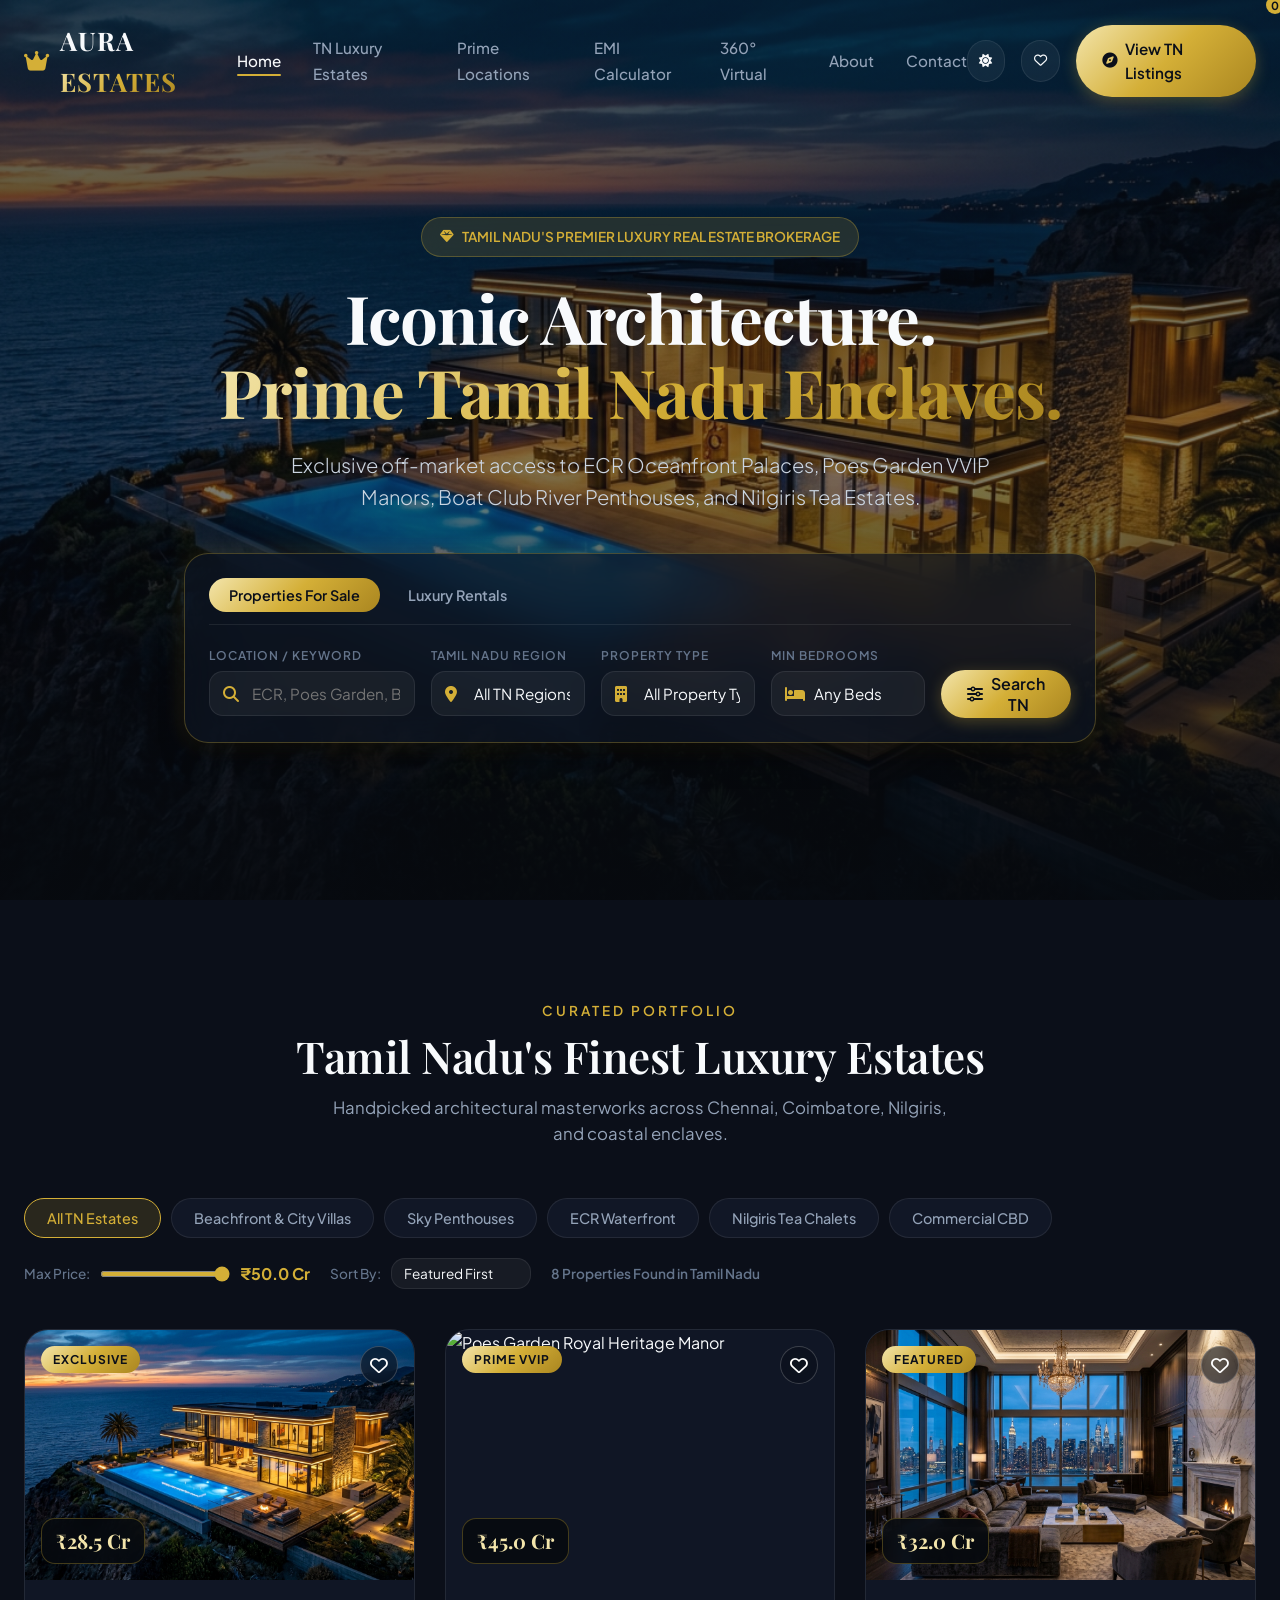
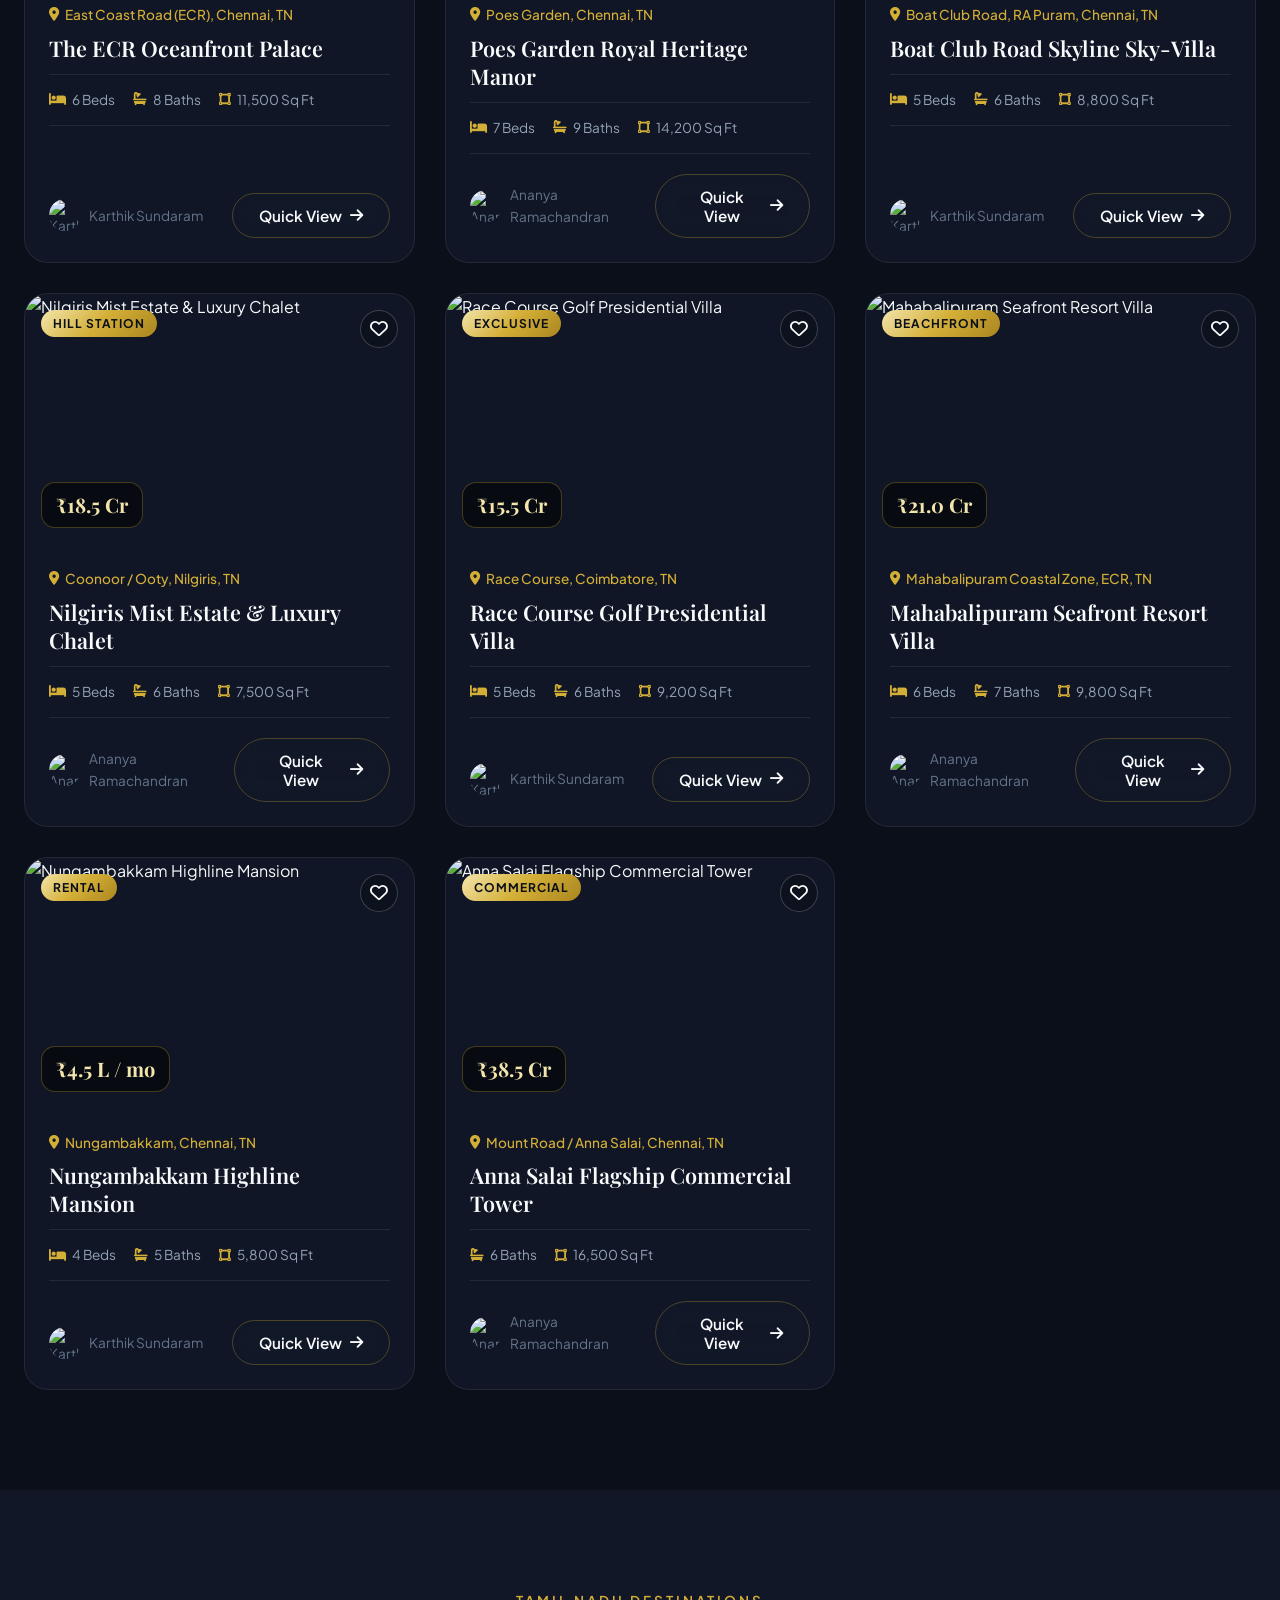
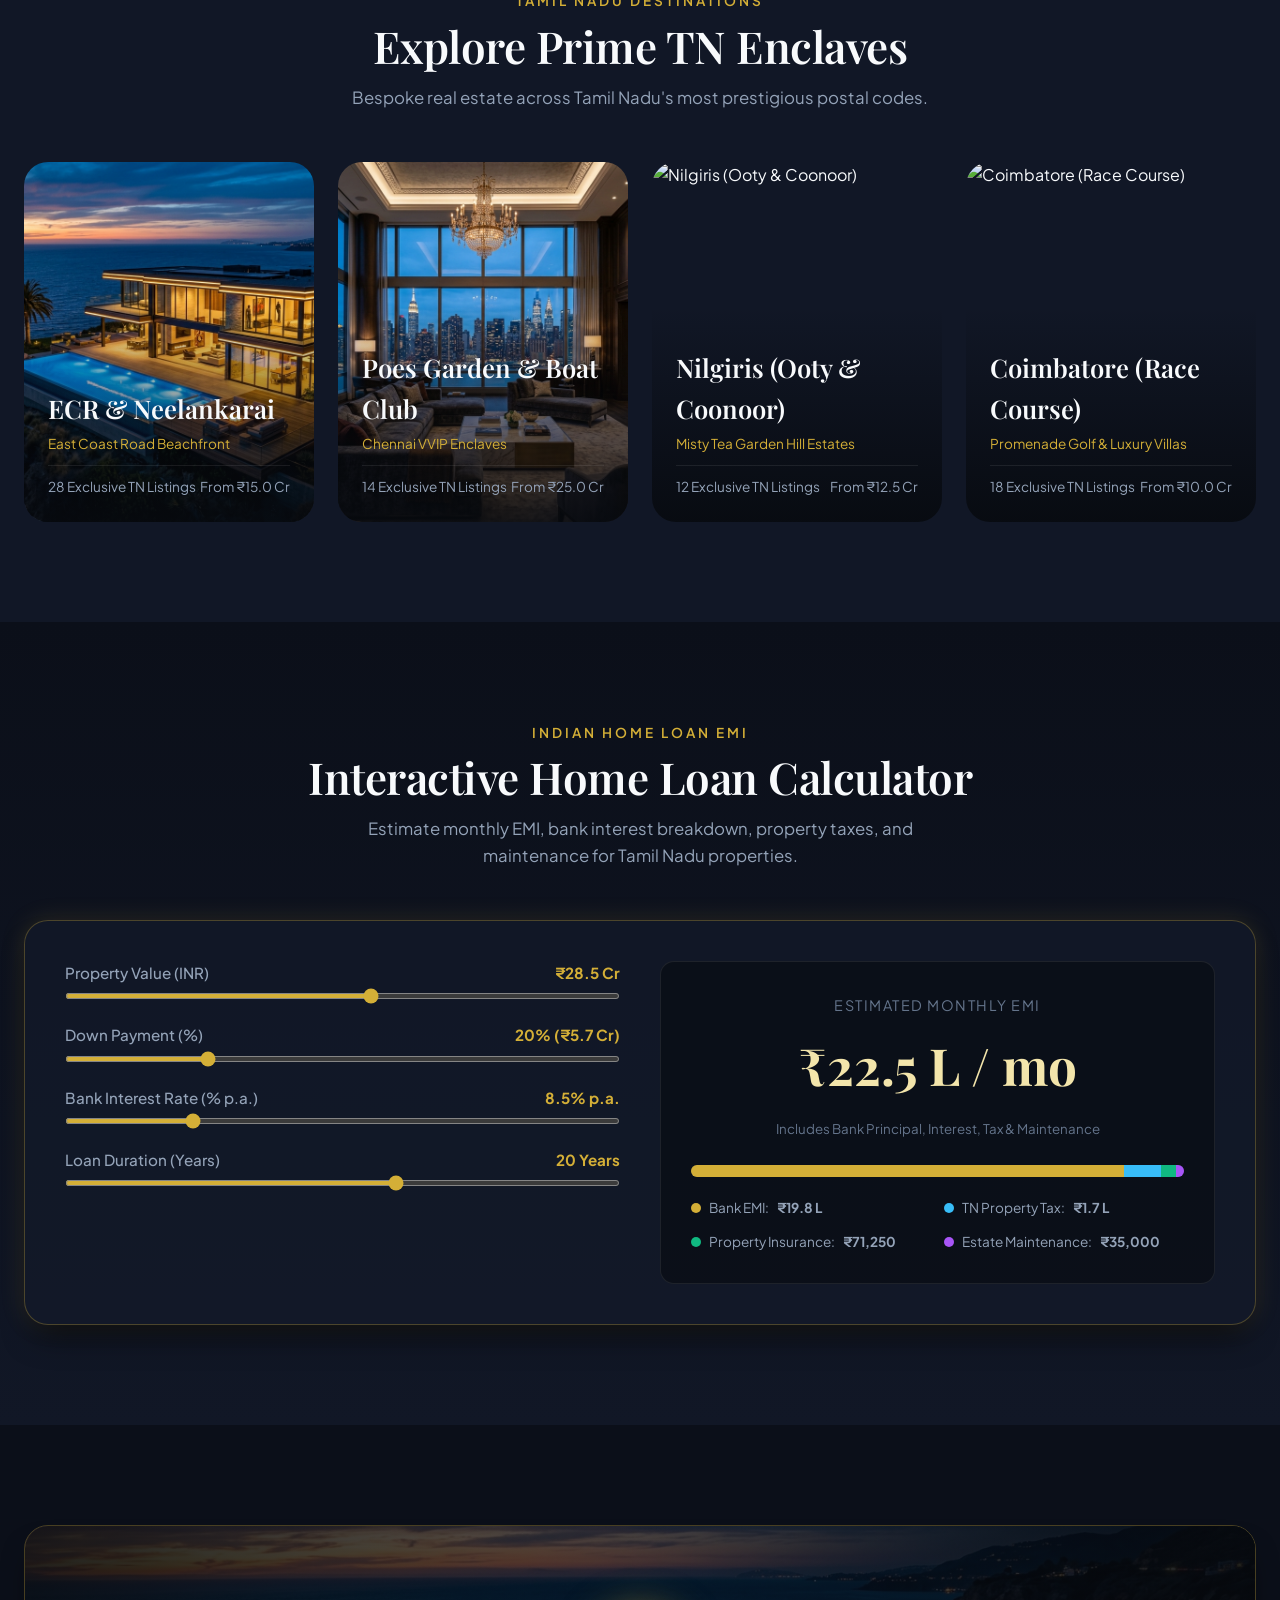
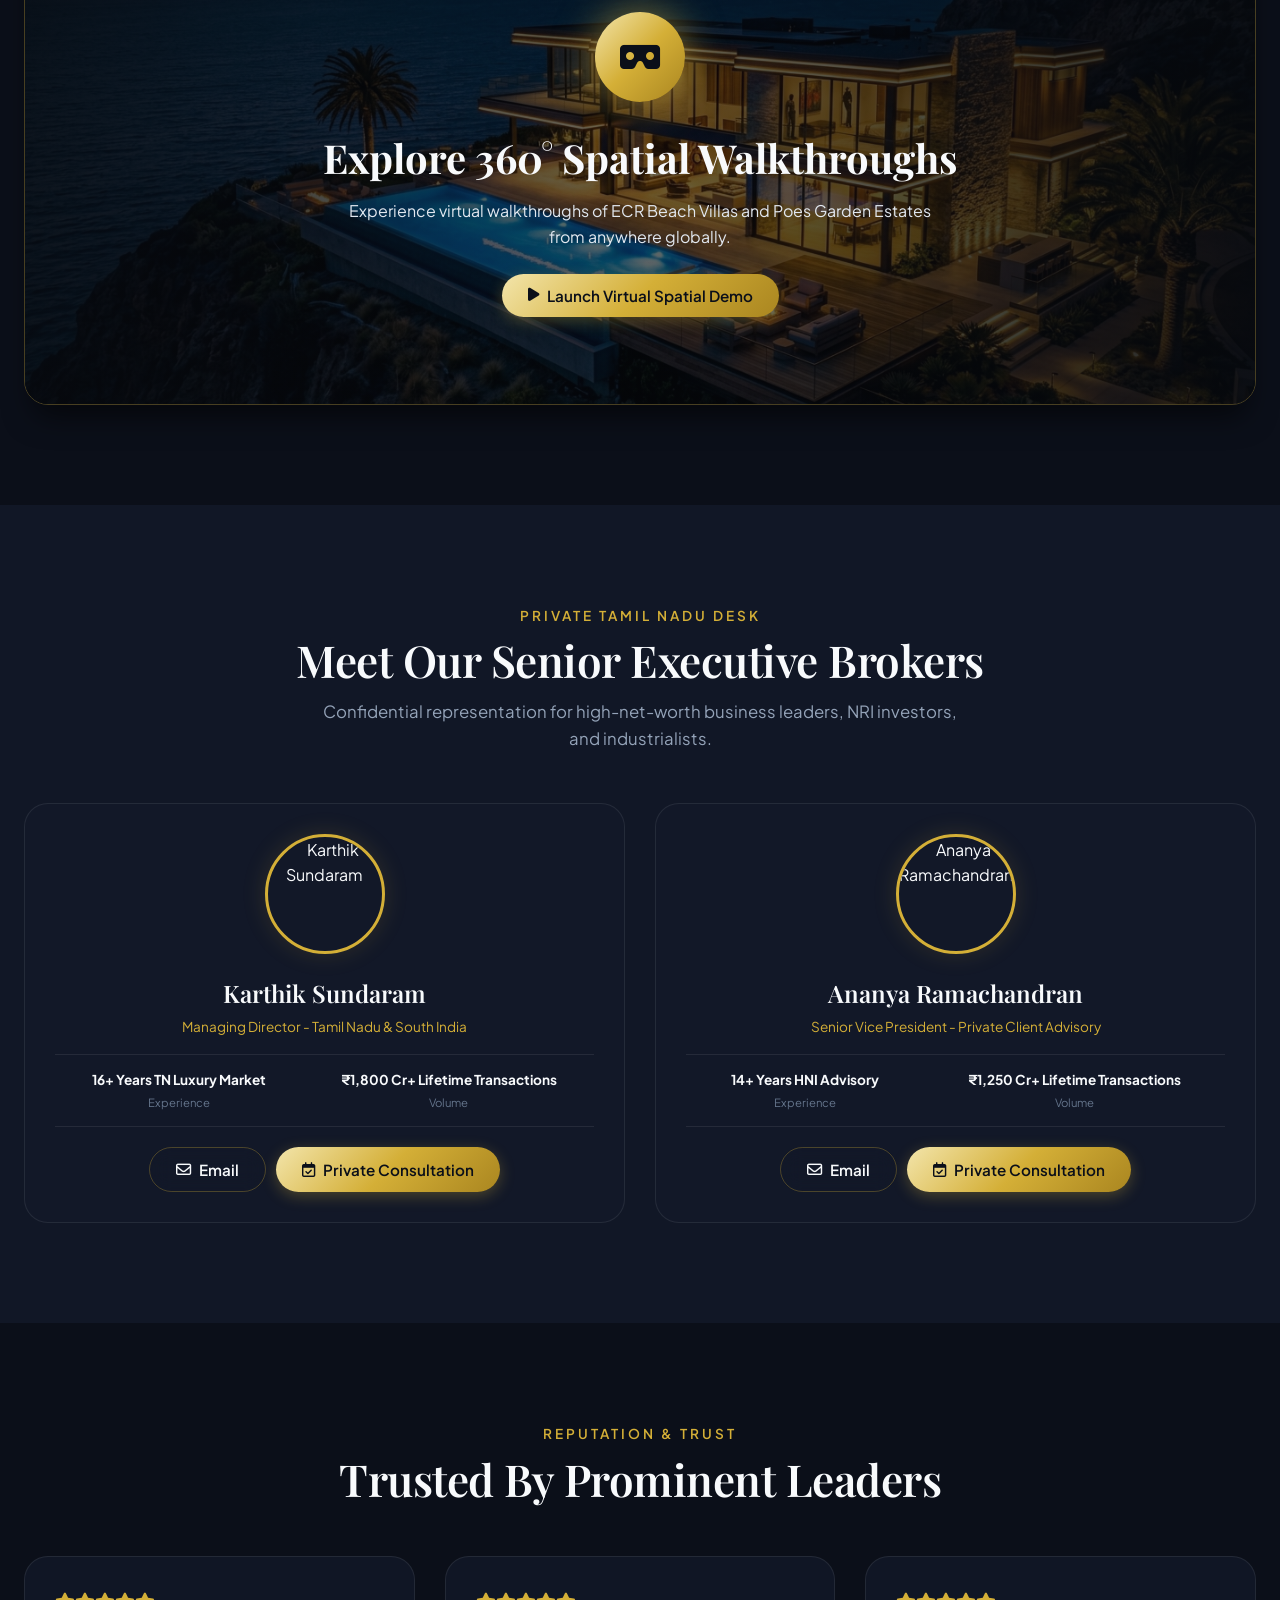
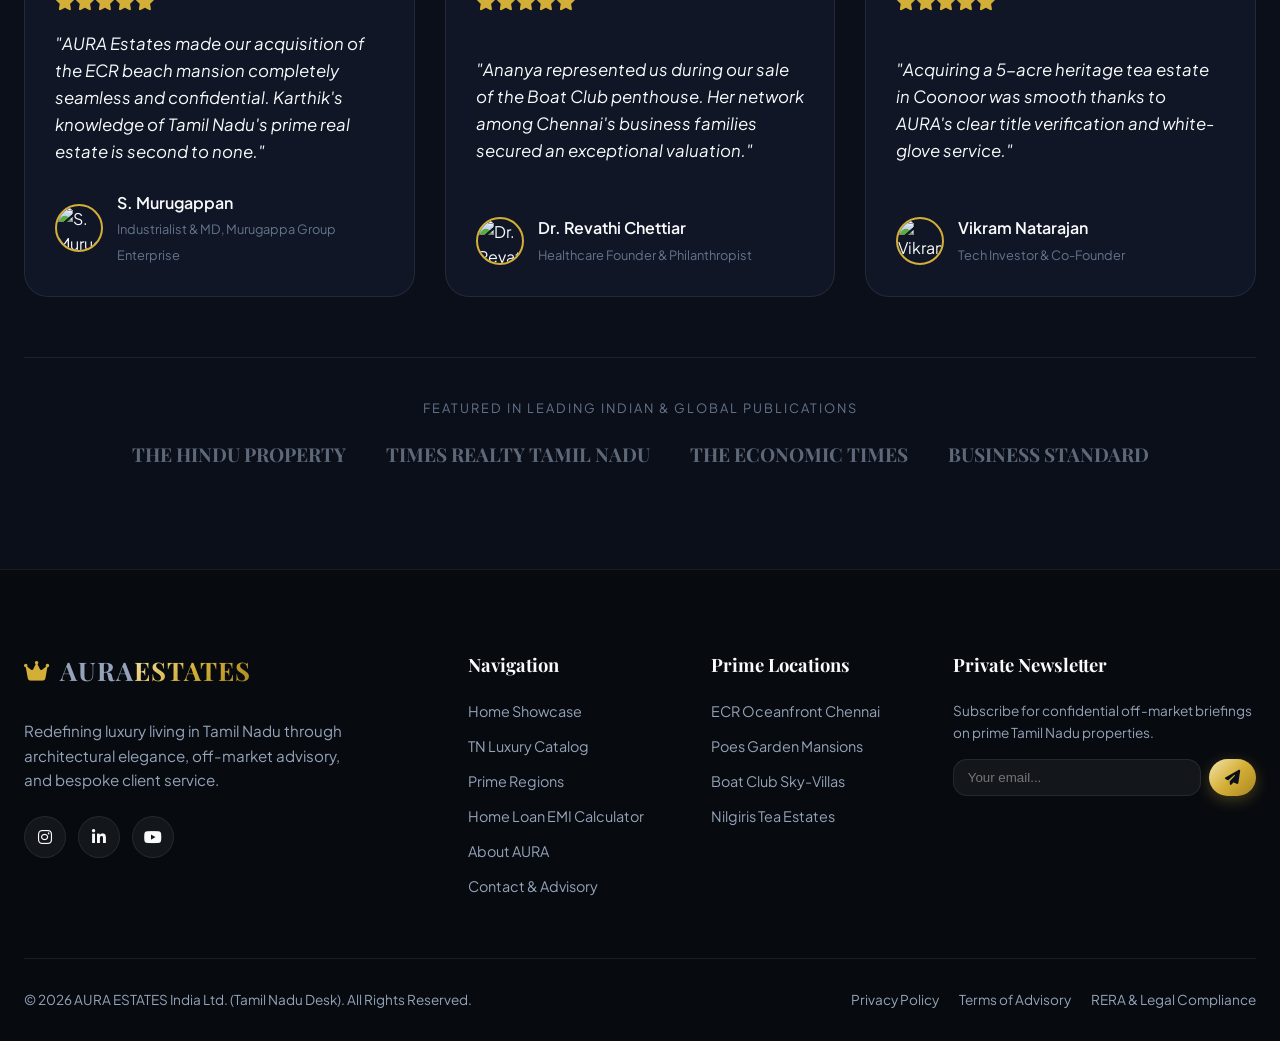
==== commit f29ea93c: "initial commit" ====
--- a/index.html
+++ b/index.html
@@ -3,8 +3,8 @@
 <head>
   <meta charset="UTF-8">
   <meta name="viewport" content="width=device-width, initial-scale=1.0">
-  <title>AURA ESTATES | Ultra-Luxury Real Estate & Residences</title>
-  <meta name="description" content="Discover world-class luxury villas, Manhattan penthouses, and private oceanfront estates with AURA Estates. Premium architectural excellence and advisory.">
+  <title>AURA ESTATES | Ultra-Luxury Real Estate Tamil Nadu</title>
+  <meta name="description" content="Discover prime Tamil Nadu luxury real estate in Poes Garden, Boat Club, ECR Beachfront Chennai, Coimbatore Race Course, and Nilgiris hill estates.">
   
   <!-- FontAwesome Icons -->
   <link rel="stylesheet" href="https://cdnjs.cloudflare.com/ajax/libs/font-awesome/6.5.1/css/all.min.css">
@@ -24,11 +24,12 @@
 
       <ul class="nav-menu">
         <li><a href="#hero" class="nav-link active">Home</a></li>
-        <li><a href="#propertiesSection" class="nav-link">Exclusive Estates</a></li>
-        <li><a href="#locationsSection" class="nav-link">Locations</a></li>
-        <li><a href="#calculatorSection" class="nav-link">Calculator</a></li>
-        <li><a href="#advisorySection" class="nav-link">Advisory</a></li>
+        <li><a href="#propertiesSection" class="nav-link">TN Luxury Estates</a></li>
+        <li><a href="#locationsSection" class="nav-link">Prime Locations</a></li>
+        <li><a href="#calculatorSection" class="nav-link">EMI Calculator</a></li>
         <li><a href="#tour360Section" class="nav-link">360° Virtual</a></li>
+        <li><a href="about.html" class="nav-link">About</a></li>
+        <li><a href="contact.html" class="nav-link">Contact</a></li>
       </ul>
 
       <div class="header-actions">
@@ -42,7 +43,7 @@
         </button>
 
         <a href="#propertiesSection" class="btn btn-gold">
-          <i class="fa-solid fa-compass"></i> Explore Listings
+          <i class="fa-solid fa-compass"></i> View TN Listings
         </a>
       </div>
     </div>
@@ -59,11 +60,11 @@
 
     <div class="container hero-content">
       <div class="hero-badge">
-        <i class="fa-solid fa-gem"></i> WORLD-CLASS ADVISORY & LUXURY ESTATES
-      </div>
-      <h1 class="hero-title">Architectural Excellence.<br><span class="gold-text">Unrivaled Prestige.</span></h1>
+        <i class="fa-solid fa-gem"></i> TAMIL NADU'S PREMIER LUXURY REAL ESTATE BROKERAGE
+      </div>
+      <h1 class="hero-title">Iconic Architecture.<br><span class="gold-text">Prime Tamil Nadu Enclaves.</span></h1>
       <p class="hero-subtitle">
-        Access an off-market portfolio of ultra-luxury mansions, skyline penthouses, and private waterfront sanctuaries worldwide.
+        Exclusive off-market access to ECR Oceanfront Palaces, Poes Garden VVIP Manors, Boat Club River Penthouses, and Nilgiris Tea Estates.
       </p>
 
       <!-- Search Card -->
@@ -78,22 +79,20 @@
             <span class="search-label">Location / Keyword</span>
             <div class="search-input-wrap">
               <i class="fa-solid fa-magnifying-glass"></i>
-              <input type="text" class="search-input" id="heroSearchInput" placeholder="Bel Air, New York, Miami...">
-            </div>
-          </div>
-
-          <div class="search-group">
-            <span class="search-label">Prime Location</span>
+              <input type="text" class="search-input" id="heroSearchInput" placeholder="ECR, Poes Garden, Boat Club, Ooty...">
+            </div>
+          </div>
+
+          <div class="search-group">
+            <span class="search-label">Tamil Nadu Region</span>
             <div class="search-input-wrap">
               <i class="fa-solid fa-location-dot"></i>
               <select class="search-select" id="heroLocSelect">
-                <option value="all">All Locations</option>
-                <option value="Los Angeles">Los Angeles / Bel Air</option>
-                <option value="New York">New York City</option>
-                <option value="Miami">Miami Beach</option>
-                <option value="Aspen">Aspen</option>
-                <option value="Dubai">Dubai</option>
-                <option value="Cap-Ferrat">French Riviera</option>
+                <option value="all">All TN Regions</option>
+                <option value="Chennai">Chennai (Poes Garden / ECR / Boat Club)</option>
+                <option value="Coimbatore">Coimbatore (Race Course)</option>
+                <option value="Ooty">Nilgiris (Ooty & Coonoor)</option>
+                <option value="Mahabalipuram">Mahabalipuram Coast</option>
               </select>
             </div>
           </div>
@@ -104,11 +103,11 @@
               <i class="fa-solid fa-building"></i>
               <select class="search-select" id="heroTypeSelect">
                 <option value="all">All Property Types</option>
-                <option value="villas">Luxury Villas</option>
-                <option value="penthouse">Skyline Penthouses</option>
-                <option value="oceanfront">Waterfront Estates</option>
-                <option value="chalet">Alpine Chalets</option>
-                <option value="commercial">Commercial Flagship</option>
+                <option value="villas">Beachfront & City Villas</option>
+                <option value="penthouse">Sky Penthouses</option>
+                <option value="oceanfront">ECR Waterfront</option>
+                <option value="chalet">Nilgiris Tea Chalets</option>
+                <option value="commercial">Commercial CBD</option>
               </select>
             </div>
           </div>
@@ -119,9 +118,9 @@
               <i class="fa-solid fa-bed"></i>
               <select class="search-select" id="heroBedSelect">
                 <option value="all">Any Beds</option>
-                <option value="4">4+ Bedrooms</option>
-                <option value="5">5+ Bedrooms</option>
-                <option value="6">6+ Bedrooms</option>
+                <option value="4">4+ BHK</option>
+                <option value="5">5+ BHK</option>
+                <option value="6">6+ BHK Grand Villa</option>
               </select>
             </div>
           </div>
@@ -129,7 +128,7 @@
           <div class="search-group">
             <span class="search-label">&nbsp;</span>
             <button class="btn btn-gold search-btn" id="heroSearchBtn">
-              <i class="fa-solid fa-sliders"></i> Search
+              <i class="fa-solid fa-sliders"></i> Search TN
             </button>
           </div>
         </div>
@@ -142,8 +141,8 @@
     <div class="container">
       <div class="section-title-wrap">
         <span class="section-subtitle">Curated Portfolio</span>
-        <h2 class="section-title">Featured Ultra-Luxury Properties</h2>
-        <p class="section-desc">Handpicked architectural masterpieces available for acquisition and private viewing.</p>
+        <h2 class="section-title">Tamil Nadu's Finest Luxury Estates</h2>
+        <p class="section-desc">Handpicked architectural masterworks across Chennai, Coimbatore, Nilgiris, and coastal enclaves.</p>
       </div>
 
       <!-- Filter Controls Bar -->
@@ -155,8 +154,8 @@
         <div style="display: flex; align-items: center; gap: 20px; flex-wrap: wrap;">
           <div class="sort-wrap">
             <span class="sort-label">Max Price:</span>
-            <input type="range" id="priceRangeSlider" min="5000000" max="35000000" step="1000000" value="35000000" class="custom-range" style="width: 130px;">
-            <span class="calc-val" id="priceSliderVal">$35.0M</span>
+            <input type="range" id="priceRangeSlider" min="100000000" max="500000000" step="25000000" value="500000000" class="custom-range" style="width: 130px;">
+            <span class="calc-val" id="priceSliderVal">₹50.0 Cr</span>
           </div>
 
           <div class="sort-wrap">
@@ -184,9 +183,9 @@
   <section class="section-padding" id="locationsSection" style="background: var(--bg-surface);">
     <div class="container">
       <div class="section-title-wrap">
-        <span class="section-subtitle">Global Destinations</span>
-        <h2 class="section-title">Explore Prime Neighborhoods</h2>
-        <p class="section-desc">Browse bespoke real estate in the world's most sought-after luxury enclaves.</p>
+        <span class="section-subtitle">Tamil Nadu Destinations</span>
+        <h2 class="section-title">Explore Prime TN Enclaves</h2>
+        <p class="section-desc">Bespoke real estate across Tamil Nadu's most prestigious postal codes.</p>
       </div>
 
       <div class="location-grid" id="locationsGrid">
@@ -199,9 +198,9 @@
   <section class="section-padding calculator-section" id="calculatorSection">
     <div class="container">
       <div class="section-title-wrap">
-        <span class="section-subtitle">Financial Planning</span>
-        <h2 class="section-title">Interactive Investment Calculator</h2>
-        <p class="section-desc">Calculate estimated monthly payments, mortgage structure, and property taxes in real time.</p>
+        <span class="section-subtitle">Indian Home Loan EMI</span>
+        <h2 class="section-title">Interactive Home Loan Calculator</h2>
+        <p class="section-desc">Estimate monthly EMI, bank interest breakdown, property taxes, and maintenance for Tamil Nadu properties.</p>
       </div>
 
       <div class="calc-card">
@@ -209,57 +208,57 @@
         <div class="calc-inputs">
           <div class="calc-range-group">
             <div class="calc-range-header">
-              <label>Property Purchase Price</label>
-              <span class="calc-val" id="valHomePrice">$24,500,000</span>
-            </div>
-            <input type="range" id="calcHomePrice" min="2000000" max="50000000" step="500000" value="24500000" class="custom-range">
+              <label>Property Value (INR)</label>
+              <span class="calc-val" id="valHomePrice">₹28.5 Cr</span>
+            </div>
+            <input type="range" id="calcHomePrice" min="20000000" max="500000000" step="5000000" value="285000000" class="custom-range">
           </div>
 
           <div class="calc-range-group">
             <div class="calc-range-header">
               <label>Down Payment (%)</label>
-              <span class="calc-val" id="valDownPayment">20% ($4,900,000)</span>
+              <span class="calc-val" id="valDownPayment">20% (₹5.7 Cr)</span>
             </div>
             <input type="range" id="calcDownPayment" min="10" max="50" step="5" value="20" class="custom-range">
           </div>
 
           <div class="calc-range-group">
             <div class="calc-range-header">
-              <label>Interest Rate (%)</label>
-              <span class="calc-val" id="valInterestRate">6.5%</span>
-            </div>
-            <input type="range" id="calcInterestRate" min="3.5" max="10.0" step="0.25" value="6.5" class="custom-range">
+              <label>Bank Interest Rate (% p.a.)</label>
+              <span class="calc-val" id="valInterestRate">8.5% p.a.</span>
+            </div>
+            <input type="range" id="calcInterestRate" min="7.5" max="12.0" step="0.25" value="8.5" class="custom-range">
           </div>
 
           <div class="calc-range-group">
             <div class="calc-range-header">
               <label>Loan Duration (Years)</label>
-              <span class="calc-val" id="valLoanTerm">30 Years</span>
-            </div>
-            <input type="range" id="calcLoanTerm" min="15" max="30" step="5" value="30" class="custom-range">
+              <span class="calc-val" id="valLoanTerm">20 Years</span>
+            </div>
+            <input type="range" id="calcLoanTerm" min="5" max="30" step="5" value="20" class="custom-range">
           </div>
         </div>
 
         <!-- Calculator Results -->
         <div class="calc-results">
           <div class="monthly-payment-box">
-            <span class="monthly-label">Estimated Monthly Payment</span>
-            <div class="monthly-amount" id="calcMonthlyTotal">$148,220</div>
-            <small style="color: var(--text-muted);">Includes Principal, Interest, Tax & HOA</small>
+            <span class="monthly-label">Estimated Monthly EMI</span>
+            <div class="monthly-amount" id="calcMonthlyTotal">₹19.8 L / mo</div>
+            <small style="color: var(--text-muted);">Includes Bank Principal, Interest, Tax & Maintenance</small>
           </div>
 
           <div class="breakdown-bar">
-            <div class="bar-segment bar-principal" id="barPrincipal" style="width: 75%;"></div>
-            <div class="bar-segment bar-tax" id="barTax" style="width: 15%;"></div>
+            <div class="bar-segment bar-principal" id="barPrincipal" style="width: 78%;"></div>
+            <div class="bar-segment bar-tax" id="barTax" style="width: 12%;"></div>
             <div class="bar-segment bar-insurance" id="barInsurance" style="width: 6%;"></div>
             <div class="bar-segment bar-hoa" id="barHOA" style="width: 4%;"></div>
           </div>
 
           <div class="breakdown-legend">
-            <div class="legend-item"><span class="dot" style="background: var(--accent-gold);"></span> Principal & Interest: <strong id="legPrincipal">$123,800</strong></div>
-            <div class="legend-item"><span class="dot" style="background: #38bdf8;"></span> Property Tax: <strong id="legTax">$24,500</strong></div>
-            <div class="legend-item"><span class="dot" style="background: #10b981;"></span> Homeowners Insurance: <strong id="legInsurance">$8,166</strong></div>
-            <div class="legend-item"><span class="dot" style="background: #a855f7;"></span> Luxury HOA Fees: <strong id="legHOA">$1,200</strong></div>
+            <div class="legend-item"><span class="dot" style="background: var(--accent-gold);"></span> Bank EMI: <strong id="legPrincipal">₹19.7 L</strong></div>
+            <div class="legend-item"><span class="dot" style="background: #38bdf8;"></span> TN Property Tax: <strong id="legTax">₹1.6 L</strong></div>
+            <div class="legend-item"><span class="dot" style="background: #10b981;"></span> Property Insurance: <strong id="legInsurance">₹71.2 K</strong></div>
+            <div class="legend-item"><span class="dot" style="background: #a855f7;"></span> Estate Maintenance: <strong id="legHOA">₹35.0 K</strong></div>
           </div>
         </div>
       </div>
@@ -275,10 +274,10 @@
           <button class="play-360-btn" id="play360Btn" title="Launch 360° Virtual Tour">
             <i class="fa-solid fa-vr-cardboard"></i>
           </button>
-          <h2 style="font-family: var(--font-heading); font-size: 2.5rem; margin-bottom: 8px;">Experience Spatial 360° Virtual Walkthroughs</h2>
-          <p style="max-width: 600px; color: #e2e8f0; margin-bottom: 24px;">Inspect floorplans, ambient lighting, and panoramic vistas from anywhere in the world.</p>
+          <h2 style="font-family: var(--font-heading); font-size: 2.5rem; margin-bottom: 8px;">Explore 360° Spatial Walkthroughs</h2>
+          <p style="max-width: 600px; color: #e2e8f0; margin-bottom: 24px;">Experience virtual walkthroughs of ECR Beach Villas and Poes Garden Estates from anywhere globally.</p>
           <button class="btn btn-gold" onclick="document.getElementById('play360Btn').click()">
-            <i class="fa-solid fa-play"></i> Launch Virtual Demo
+            <i class="fa-solid fa-play"></i> Launch Virtual Spatial Demo
           </button>
         </div>
       </div>
@@ -289,9 +288,9 @@
   <section class="section-padding" id="advisorySection" style="background: var(--bg-surface);">
     <div class="container">
       <div class="section-title-wrap">
-        <span class="section-subtitle">Private Brokerage</span>
-        <h2 class="section-title">Meet Our Executive Advisors</h2>
-        <p class="section-desc">Discreet representation for high-net-worth individuals, family offices, and institutional investors.</p>
+        <span class="section-subtitle">Private Tamil Nadu Desk</span>
+        <h2 class="section-title">Meet Our Senior Executive Brokers</h2>
+        <p class="section-desc">Confidential representation for high-net-worth business leaders, NRI investors, and industrialists.</p>
       </div>
 
       <div class="agent-grid" id="agentsGrid">
@@ -305,7 +304,7 @@
     <div class="container">
       <div class="section-title-wrap">
         <span class="section-subtitle">Reputation & Trust</span>
-        <h2 class="section-title">What High-Net-Worth Clients Say</h2>
+        <h2 class="section-title">Trusted By Prominent Leaders</h2>
       </div>
 
       <div style="display: grid; grid-template-columns: repeat(auto-fit, minmax(320px, 1fr)); gap: 30px;" id="testimonialsGrid">
@@ -314,12 +313,12 @@
 
       <!-- Press Badges -->
       <div style="margin-top: 60px; text-align: center; border-top: 1px solid var(--border-light); padding-top: 40px;">
-        <span style="font-size: 0.8rem; text-transform: uppercase; letter-spacing: 2px; color: var(--text-muted); display: block; margin-bottom: 20px;">Featured In World Publications</span>
+        <span style="font-size: 0.8rem; text-transform: uppercase; letter-spacing: 2px; color: var(--text-muted); display: block; margin-bottom: 20px;">Featured In Leading Indian & Global Publications</span>
         <div style="display: flex; justify-content: center; gap: 40px; flex-wrap: wrap; opacity: 0.6; font-family: var(--font-heading); font-size: 1.2rem; font-weight: 700; color: var(--text-secondary);">
-          <span>FORBES REAL ESTATE</span>
-          <span>ARCHITECTURAL DIGEST</span>
-          <span>BLOOMBERG LUXURY</span>
-          <span>CHRISTIE'S INTERNATIONAL</span>
+          <span>THE HINDU PROPERTY</span>
+          <span>TIMES REALTY TAMIL NADU</span>
+          <span>THE ECONOMIC TIMES</span>
+          <span>BUSINESS STANDARD</span>
         </div>
       </div>
     </div>
@@ -334,7 +333,7 @@
             <i class="fa-solid fa-crown"></i>
             <span>AURA<span class="gold-text">ESTATES</span></span>
           </a>
-          <p>Defining ultra-luxury living through architectural mastery, global advisory, and exclusive off-market opportunities.</p>
+          <p>Redefining luxury living in Tamil Nadu through architectural elegance, off-market advisory, and bespoke client service.</p>
           <div style="display: flex; gap: 12px;">
             <a href="#" class="btn-icon"><i class="fa-brands fa-instagram"></i></a>
             <a href="#" class="btn-icon"><i class="fa-brands fa-linkedin-in"></i></a>
@@ -346,38 +345,40 @@
           <h4 class="footer-title">Navigation</h4>
           <ul class="footer-links">
             <li><a href="#hero">Home Showcase</a></li>
-            <li><a href="#propertiesSection">Curated Catalog</a></li>
-            <li><a href="#locationsSection">Prime Enclaves</a></li>
-            <li><a href="#calculatorSection">Financial Calculator</a></li>
+            <li><a href="#propertiesSection">TN Luxury Catalog</a></li>
+            <li><a href="#locationsSection">Prime Regions</a></li>
+            <li><a href="#calculatorSection">Home Loan EMI Calculator</a></li>
+            <li><a href="about.html">About AURA</a></li>
+            <li><a href="contact.html">Contact &amp; Advisory</a></li>
           </ul>
         </div>
 
         <div>
-          <h4 class="footer-title">Categories</h4>
+          <h4 class="footer-title">Prime Locations</h4>
           <ul class="footer-links">
-            <li><a href="#propertiesSection">Bel Air Villas</a></li>
-            <li><a href="#propertiesSection">Manhattan Penthouses</a></li>
-            <li><a href="#propertiesSection">Miami Waterfront</a></li>
-            <li><a href="#propertiesSection">Alpine Ski Chalets</a></li>
+            <li><a href="#propertiesSection">ECR Oceanfront Chennai</a></li>
+            <li><a href="#propertiesSection">Poes Garden Mansions</a></li>
+            <li><a href="#propertiesSection">Boat Club Sky-Villas</a></li>
+            <li><a href="#propertiesSection">Nilgiris Tea Estates</a></li>
           </ul>
         </div>
 
         <div>
           <h4 class="footer-title">Private Newsletter</h4>
-          <p style="font-size: 0.85rem; margin-bottom: 16px;">Receive confidential off-market briefings directly to your inbox.</p>
-          <form class="newsletter-form" onsubmit="event.preventDefault(); alert('Thank you for subscribing to AURA Estates Private Briefings.');">
-            <input type="email" class="newsletter-input" placeholder="Your private email..." required>
+          <p style="font-size: 0.85rem; margin-bottom: 16px;">Subscribe for confidential off-market briefings on prime Tamil Nadu properties.</p>
+          <form class="newsletter-form" onsubmit="event.preventDefault(); alert('Thank you for subscribing to AURA Estates TN Briefings.');">
+            <input type="email" class="newsletter-input" placeholder="Your email..." required>
             <button type="submit" class="btn btn-gold" style="padding: 10px 16px;"><i class="fa-solid fa-paper-plane"></i></button>
           </form>
         </div>
       </div>
 
       <div class="footer-bottom">
-        <p>&copy; 2026 AURA ESTATES International Ltd. All Rights Reserved.</p>
+        <p>&copy; 2026 AURA ESTATES India Ltd. (Tamil Nadu Desk). All Rights Reserved.</p>
         <div style="display: flex; gap: 20px;">
           <a href="#">Privacy Policy</a>
           <a href="#">Terms of Advisory</a>
-          <a href="#">Security & Confidentiality</a>
+          <a href="#">RERA & Legal Compliance</a>
         </div>
       </div>
     </div>
@@ -399,8 +400,8 @@
       <button class="modal-close-btn">&times;</button>
       <div style="text-align: center; margin-bottom: 24px;">
         <i class="fa-solid fa-calendar-check" style="font-size: 2.5rem; color: var(--accent-gold); margin-bottom: 8px;"></i>
-        <h2 style="font-family: var(--font-heading); font-size: 1.8rem;">Schedule Private Tour</h2>
-        <p style="color: var(--text-secondary); font-size: 0.9rem;">Select your preferred viewing format & private advisor.</p>
+        <h2 style="font-family: var(--font-heading); font-size: 1.8rem;">Schedule Site Visit</h2>
+        <p style="color: var(--text-secondary); font-size: 0.9rem;">Select your preferred viewing format & private TN advisor.</p>
       </div>
 
       <form id="scheduleTourForm" style="display: flex; flex-direction: column; gap: 16px;">
@@ -410,18 +411,18 @@
         </div>
 
         <div class="search-group">
-          <span class="search-label">Assigned Advisor</span>
+          <span class="search-label">Assigned TN Advisor</span>
           <input type="text" class="search-input" id="tourAgentInput" readonly style="background: rgba(255,255,255,0.02);">
         </div>
 
         <div style="display: grid; grid-template-columns: 1fr 1fr; gap: 16px;">
           <div class="search-group">
             <span class="search-label">Your Full Name</span>
-            <input type="text" class="search-input" placeholder="Lord / Lady / Mr / Ms..." required style="padding-left: 14px;">
-          </div>
-          <div class="search-group">
-            <span class="search-label">Phone / WhatsApp</span>
-            <input type="tel" class="search-input" placeholder="+1 (555) 000-0000" required style="padding-left: 14px;">
+            <input type="text" class="search-input" placeholder="Your Name..." required style="padding-left: 14px;">
+          </div>
+          <div class="search-group">
+            <span class="search-label">Mobile / WhatsApp</span>
+            <input type="tel" class="search-input" placeholder="+91 98400 00000" required style="padding-left: 14px;">
           </div>
         </div>
 
@@ -438,14 +439,14 @@
           <div class="search-group">
             <span class="search-label">Format</span>
             <select class="search-select" style="padding-left: 14px;">
-              <option value="in-person">In-Person Private Tour</option>
+              <option value="in-person">In-Person Site Visit</option>
               <option value="virtual-360">Virtual 360 Spatial Tour</option>
             </select>
           </div>
         </div>
 
         <button type="submit" class="btn btn-gold" style="width: 100%; margin-top: 10px; padding: 14px;">
-          <i class="fa-solid fa-lock"></i> Request Confidential Booking
+          <i class="fa-solid fa-lock"></i> Request Confidential Site Visit
         </button>
       </form>
     </div>
@@ -462,7 +463,7 @@
         <!-- Rendered via JS -->
       </div>
       <div style="padding-top: 20px; border-top: 1px solid var(--border-light); margin-top: 10px;">
-        <button class="btn btn-gold" style="width: 100%;" onclick="alert('Sending bulk inquiry to senior broker...')">
+        <button class="btn btn-gold" style="width: 100%;" onclick="alert('Sending bulk inquiry to Chennai advisory desk...')">
           <i class="fa-solid fa-paper-plane"></i> Inquire On Saved Estates
         </button>
       </div>
